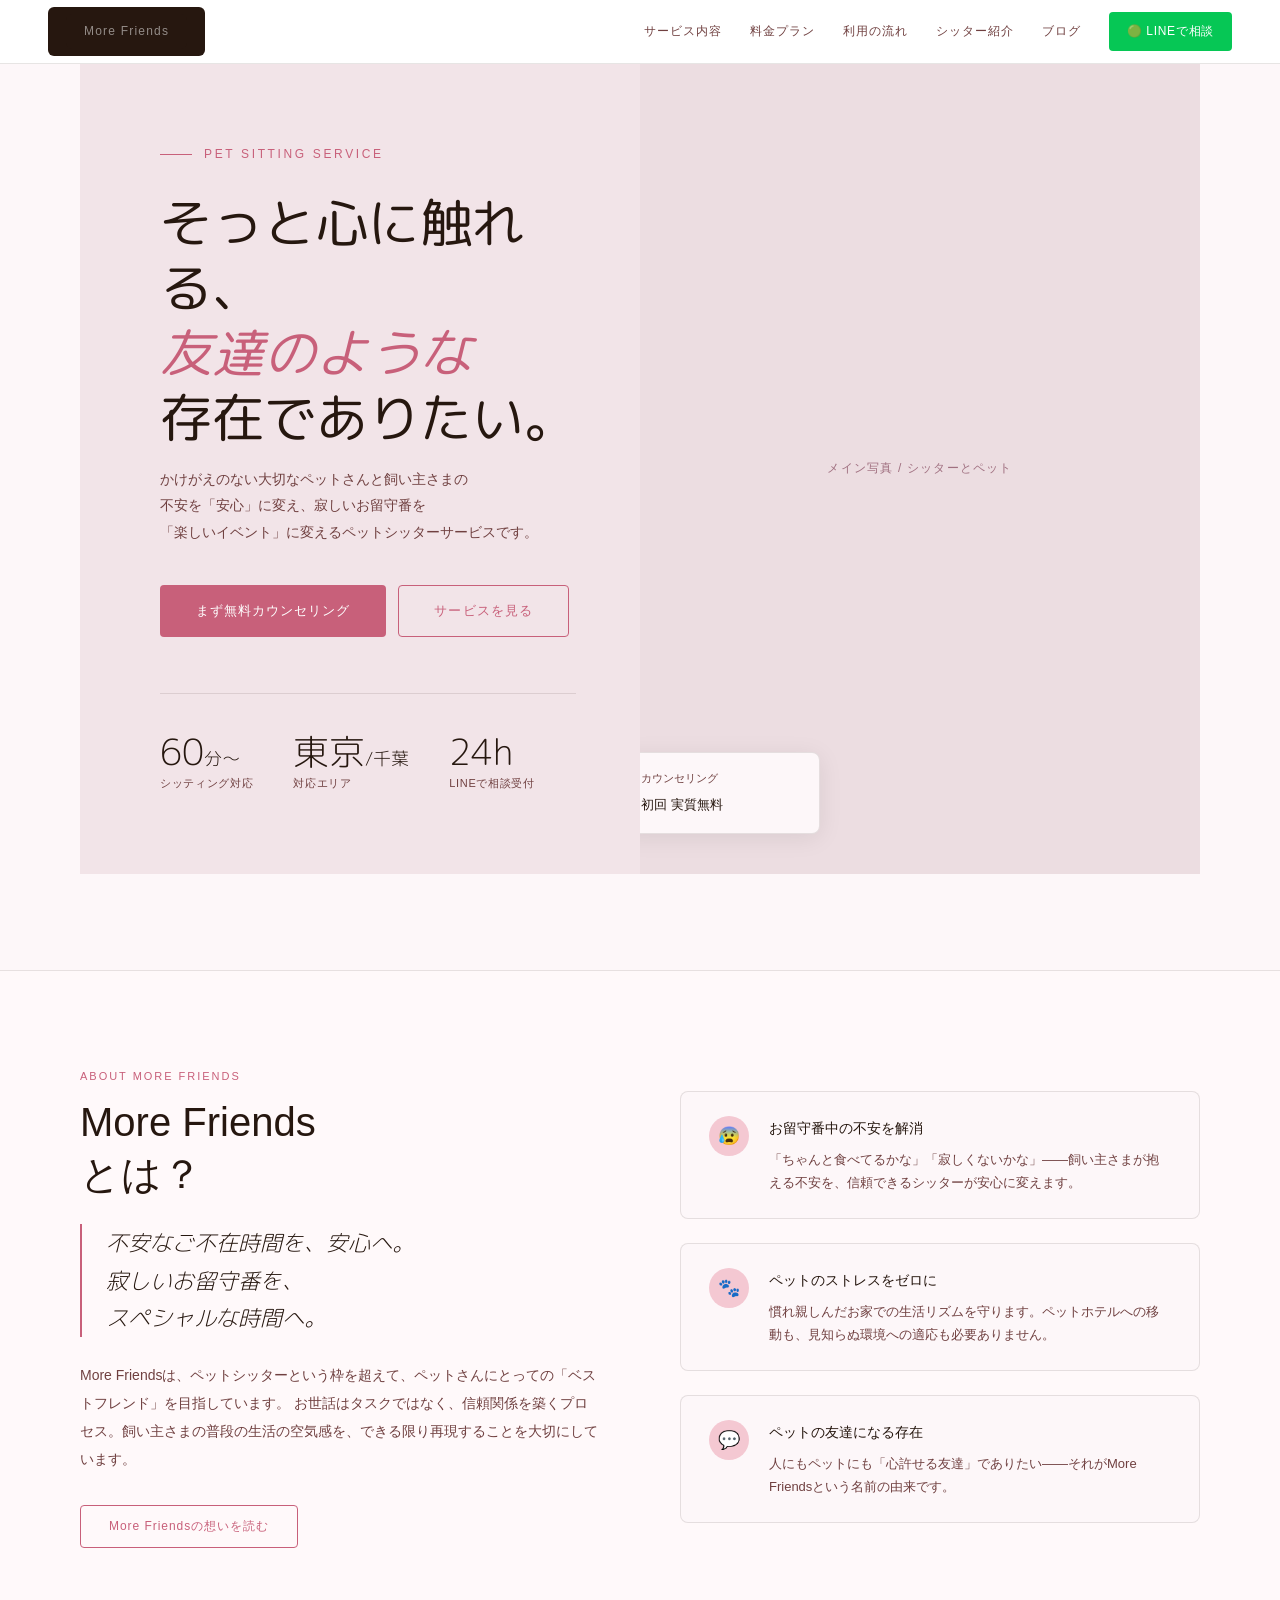
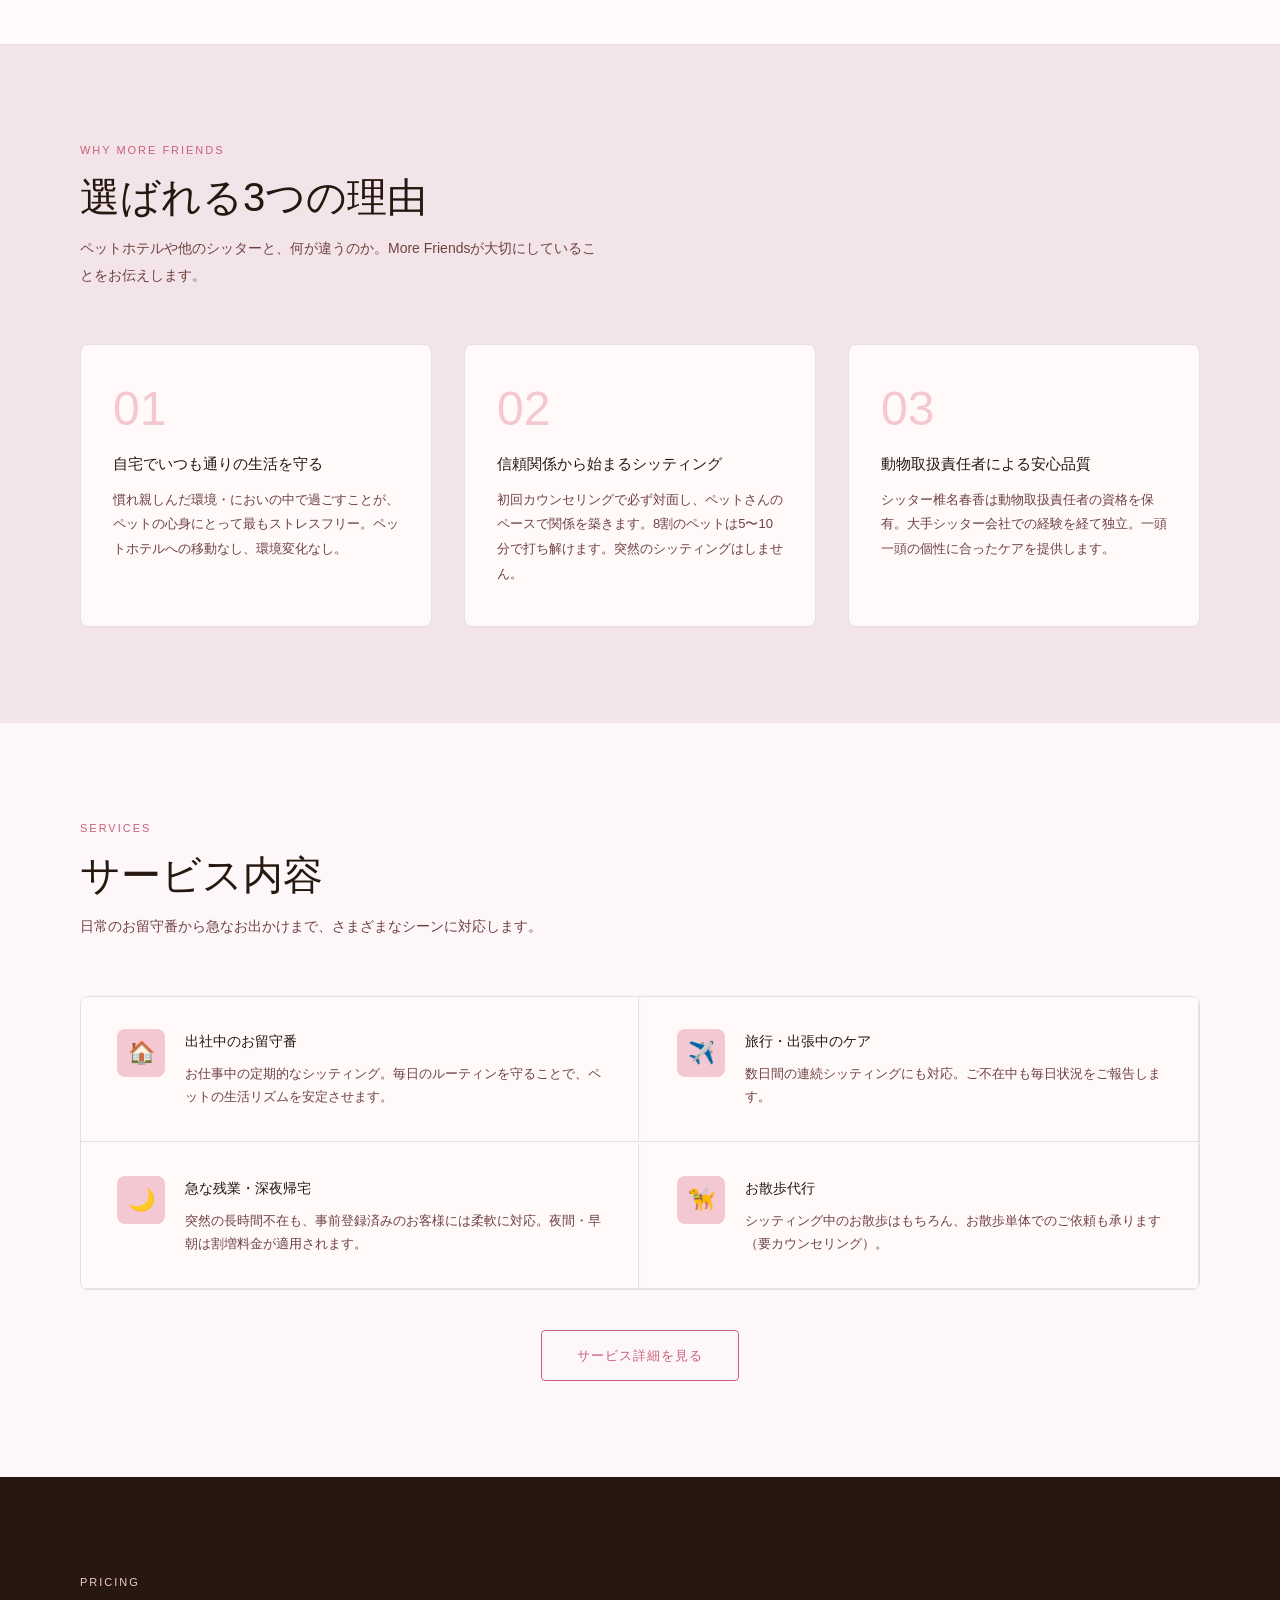
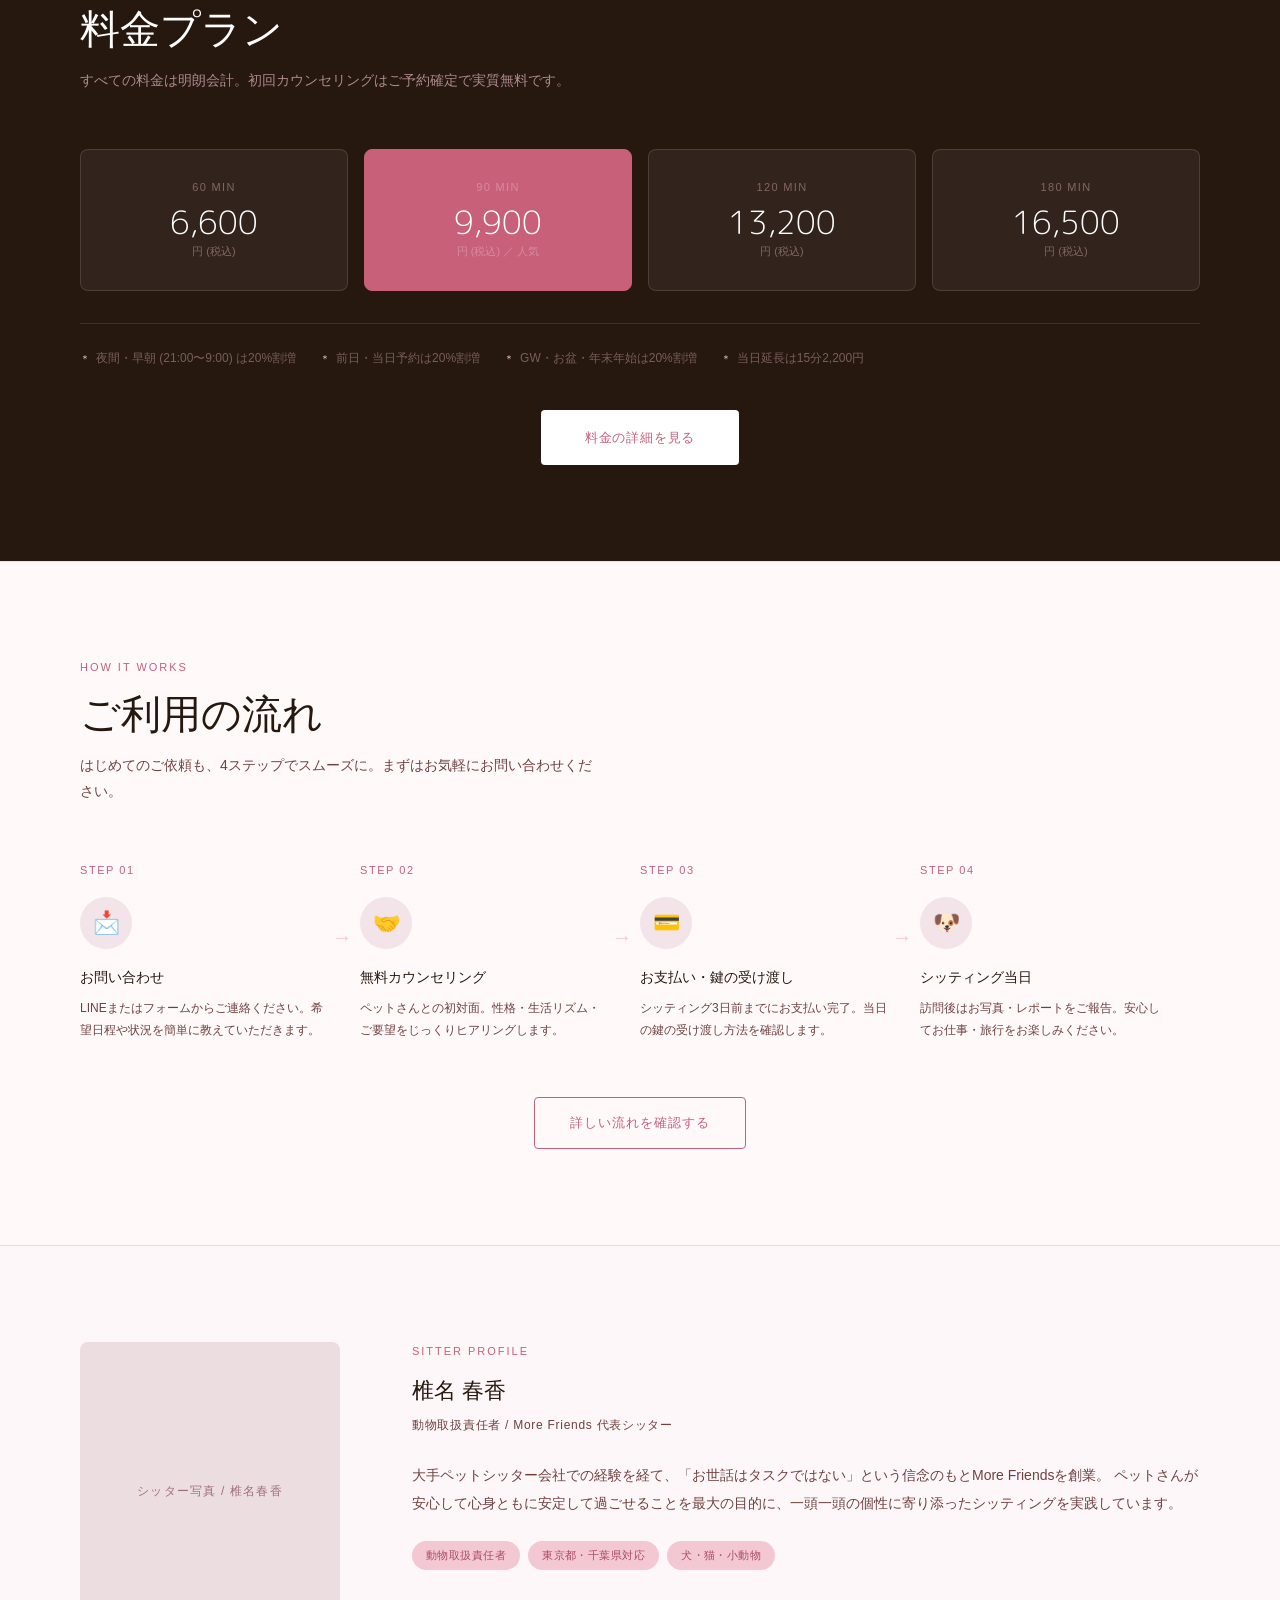
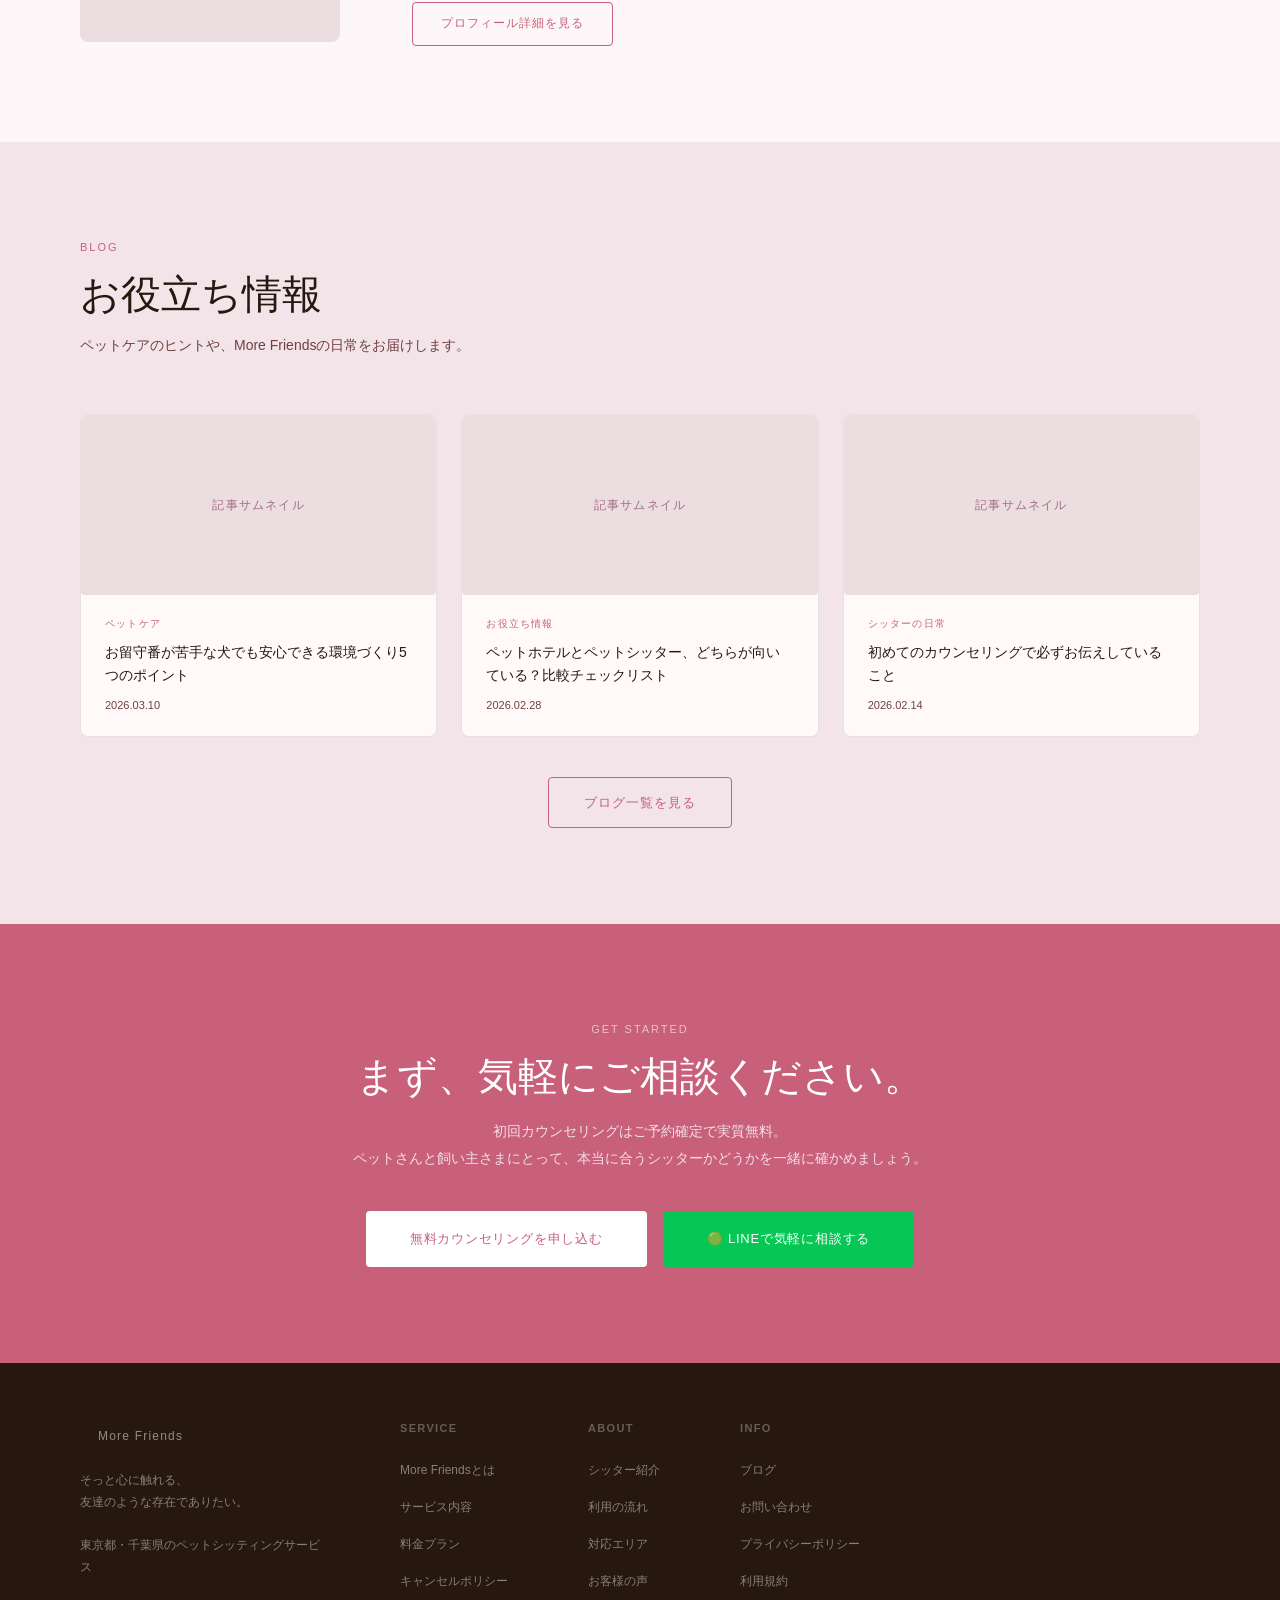
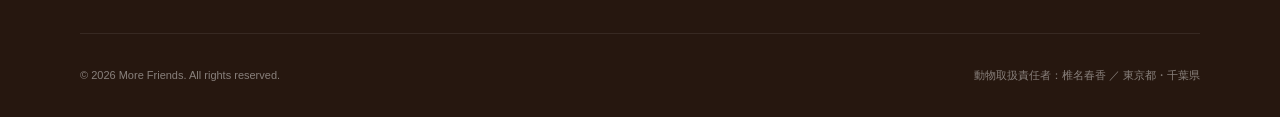
==== index.html @ 51a3c6ce "Add files via upload" ====
<!DOCTYPE html>
<html lang="ja">
<head>
  <meta charset="UTF-8">
  <meta name="viewport" content="width=device-width, initial-scale=1.0">
  <title>トップページ — More Friends</title>
  <link rel="preconnect" href="https://fonts.googleapis.com">
  <link href="https://fonts.googleapis.com/css2?family=M+PLUS+Rounded+1c:wght@300;400;500&display=swap" rel="stylesheet">
  <link rel="stylesheet" href="wireframe-base.css">
  <style>
    /* ── Hero (トップページ専用) ── */
    .hero {
      padding-top: 64px;
      min-height: 100vh;
      display: grid;
      grid-template-columns: 1fr 1fr;
      overflow: hidden;
    }
    .hero-left {
      background: var(--bg-mid);
      padding: 80px 64px 80px 80px;
      display: flex;
      flex-direction: column;
      justify-content: center;
    }
    .hero-eyebrow {
      font-size: 12px;
      letter-spacing: 0.22em;
      text-transform: uppercase;
      color: var(--primary);
      margin-bottom: 24px;
      display: flex;
      align-items: center;
      gap: 12px;
    }
    .hero-eyebrow::before {
      content: '';
      width: 32px;
      height: 1px;
      background: var(--primary);
      display: block;
    }
    .hero-h1 {
      font-family: 'M PLUS Rounded 1c', sans-serif;
      font-size: 52px;
      font-weight: 400;
      line-height: 1.25;
      color: var(--bg-dark);
      margin-bottom: 16px;
    }
    .hero-h1 em {
      font-style: italic;
      color: var(--primary);
    }
    .hero-tagline {
      font-size: 14px;
      color: var(--text-sub);
      line-height: 1.9;
      margin-bottom: 40px;
      max-width: 380px;
    }
    .hero-cta {
      display: flex;
      gap: 12px;
      align-items: center;
      margin-bottom: 56px;
      flex-wrap: wrap;
    }
    .hero-stats {
      display: flex;
      gap: 40px;
      flex-wrap: wrap;
      padding-top: 40px;
      border-top: 1px solid var(--border);
    }
    .stat-num {
      font-family: 'M PLUS Rounded 1c', sans-serif;
      font-size: 36px;
      color: var(--text);
      line-height: 1;
      margin-bottom: 4px;
    }
    .stat-num small { font-size: 18px; }
    .stat-label {
      font-size: 11px;
      color: var(--text-sub);
      letter-spacing: 0.06em;
    }
    .hero-right {
      background: var(--bg2);
      position: relative;
      overflow: hidden;
    }
    .hero-badge {
      position: absolute;
      bottom: 40px;
      left: -20px;
      background: var(--bg);
      border: 1px solid var(--border);
      border-radius: 8px;
      padding: 16px 20px;
      width: 200px;
      box-shadow: 0 4px 24px rgba(0,0,0,0.08);
    }
    .badge-title { font-size: 11px; color: var(--text-sub); margin-bottom: 4px; }
    .badge-text  { font-size: 13px; color: var(--text); font-weight: 500; }

    /* ── Concept ── */
    .concept {
      background: var(--bg2);
      border-top: 1px solid var(--border);
      border-bottom: 1px solid var(--border);
    }
    .concept-grid {
      display: grid;
      grid-template-columns: 1fr 1fr;
      gap: 80px;
      align-items: center;
    }
    .concept-quote {
      font-family: 'M PLUS Rounded 1c', sans-serif;
      font-size: 22px;
      font-style: italic;
      line-height: 1.7;
      color: var(--text);
      margin: 24px 0;
      padding-left: 24px;
      border-left: 2px solid var(--primary);
    }
    .concept-body {
      font-size: 14px;
      color: var(--text-sub);
      line-height: 2;
    }
    .concept-right {
      display: flex;
      flex-direction: column;
      gap: 24px;
    }

    /* ── Why ── */
    .why {
      background: var(--bg-mid);
    }
    .why-grid {
      display: grid;
      grid-template-columns: repeat(3, 1fr);
      gap: 32px;
    }

    /* ── Services ── */
    .services-section {
      background: var(--bg);
    }
    .services-grid {
      display: grid;
      grid-template-columns: repeat(2, 1fr);
      gap: 2px;
      border: 1px solid var(--border);
      border-radius: 8px;
      overflow: hidden;
    }

    /* ── Price (dark) ── */
    .price-section {
      background: var(--bg-dark);
      padding: 96px 80px;
    }
    .price-section .label        { color: var(--dark-label); }
    .price-section .section-title { color: #fff; }
    .price-section .section-sub  { color: var(--dark-sub); }
    .price-grid {
      display: grid;
      grid-template-columns: repeat(4, 1fr);
      gap: 16px;
      margin-bottom: 32px;
    }
    .price-duration { font-size: 11px; letter-spacing: 0.12em; color: var(--dark-note); margin-bottom: 8px; }
    .price-amount {
      font-family: 'M PLUS Rounded 1c', sans-serif;
      font-size: 32px;
      color: #fff;
      line-height: 1;
      margin-bottom: 4px;
    }
    .price-unit { font-size: 11px; color: var(--dark-note); }
    .price-notes {
      display: flex;
      gap: 24px;
      padding-top: 24px;
      border-top: 1px solid var(--dark-border);
      flex-wrap: wrap;
    }
    .price-note {
      font-size: 12px;
      color: var(--dark-note);
      display: flex;
      align-items: center;
      gap: 6px;
    }
    .price-note::before { content: '＊'; color: var(--dark-label); font-size: 10px; }

    /* ── Flow ── */
    .flow-section {
      background: var(--bg2);
      border-top: 1px solid var(--border);
      border-bottom: 1px solid var(--border);
      padding: 96px 80px;
    }

    /* ── Profile ── */
    .profile-section {
      background: var(--bg);
      padding: 96px 80px;
    }
    .profile-inner {
      display: grid;
      grid-template-columns: 260px 1fr;
      gap: 72px;
      align-items: start;
    }
    .profile-name { font-size: 22px; font-weight: 500; margin-bottom: 4px; }
    .profile-role { font-size: 12px; color: var(--text-sub); letter-spacing: 0.06em; margin-bottom: 24px; }
    .profile-body { font-size: 14px; color: var(--text-sub); line-height: 2; margin-bottom: 24px; }
    .profile-tags { margin-bottom: 32px; }

    /* ── Blog ── */
    .blog-section {
      background: var(--bg-mid);
      padding: 96px 80px;
    }
    .blog-grid {
      display: grid;
      grid-template-columns: repeat(3, 1fr);
      gap: 24px;
    }

    /* ── CTA ── */
    .cta-section {
      background: var(--primary);
      text-align: center;
      padding: 96px 80px;
    }
    .cta-section .section-title { color: #fff; font-size: 40px; margin-bottom: 16px; }
    .cta-section p { color: rgba(255,255,255,0.8); font-size: 14px; margin-bottom: 40px; line-height: 1.9; }
    .cta-buttons { display: flex; gap: 16px; justify-content: center; flex-wrap: wrap; }

    @media (max-width: 1024px) {
      .hero { grid-template-columns: 1fr; min-height: auto; }
      .hero-left { padding: 60px 40px 56px; }
      .hero-h1 { font-size: 38px; }
      .hero-right { min-height: 360px; }
      .concept-grid { grid-template-columns: 1fr; gap: 40px; }
      .why-grid { grid-template-columns: repeat(2, 1fr); }
      .price-grid { grid-template-columns: repeat(2, 1fr); }
      .profile-inner { grid-template-columns: 200px 1fr; gap: 40px; }
      .blog-grid { grid-template-columns: repeat(2, 1fr); }
      .price-section, .flow-section, .profile-section, .blog-section { padding: 72px 40px; }
    }
    @media (max-width: 640px) {
      .hero-left { padding: 48px 20px; }
      .hero-h1 { font-size: 30px; }
      .hero-cta { flex-direction: column; align-items: flex-start; }
      .why-grid, .services-grid, .price-grid, .blog-grid { grid-template-columns: 1fr; }
      .profile-inner { grid-template-columns: 1fr; gap: 32px; }
      .price-section, .flow-section, .profile-section, .blog-section { padding: 56px 20px; }
      .cta-section { padding: 56px 20px; }
      .cta-buttons { flex-direction: column; align-items: center; }
    }
  </style>
</head>
<body>

<!-- ========== HEADER ========== -->
<header>
  <a href="/" class="header-logo">
    <div class="ph-logo">More Friends</div>
  </a>
  <nav>
    <a href="/service">サービス内容</a>
    <a href="/price">料金プラン</a>
    <a href="/flow">利用の流れ</a>
    <a href="/sitter">シッター紹介</a>
    <a href="/blog">ブログ</a>
    <a href="#contact" class="btn-line">🟢 LINEで相談</a>
  </nav>
</header>

<!-- ========== 1. HERO ========== -->
<section class="hero">
  <div class="hero-left">
    <div class="hero-eyebrow">Pet Sitting Service</div>
    <h1 class="hero-h1">
      そっと心に触れる、<br>
      <em>友達のような</em><br>
      存在でありたい。
    </h1>
    <p class="hero-tagline">
      かけがえのない大切なペットさんと飼い主さまの<br>
      不安を「安心」に変え、寂しいお留守番を<br>
      「楽しいイベント」に変えるペットシッターサービスです。
    </p>
    <div class="hero-cta">
      <a href="/contact" class="btn-cta-main">まず無料カウンセリング</a>
      <a href="/service" class="btn-outline">サービスを見る</a>
    </div>
    <div class="hero-stats">
      <div>
        <div class="stat-num">60<small>分〜</small></div>
        <div class="stat-label">シッティング対応</div>
      </div>
      <div>
        <div class="stat-num">東京<small>/千葉</small></div>
        <div class="stat-label">対応エリア</div>
      </div>
      <div>
        <div class="stat-num">24h</div>
        <div class="stat-label">LINEで相談受付</div>
      </div>
    </div>
  </div>
  <div class="hero-right">
    <div class="ph-img" style="width:100%; height:100%; min-height:480px; border-radius:0;" data-label="メイン写真 / シッターとペット"></div>
    <div class="hero-badge">
      <div class="badge-title">カウンセリング</div>
      <div class="badge-text">初回 実質無料</div>
    </div>
  </div>
</section>

<!-- ========== 2. コンセプト ========== -->
<section class="concept">
  <div class="concept-grid">
    <div>
      <span class="label">About More Friends</span>
      <h2 class="section-title">More Friends<br>とは？</h2>
      <blockquote class="concept-quote">
        不安なご不在時間を、安心へ。<br>
        寂しいお留守番を、<br>スペシャルな時間へ。
      </blockquote>
      <p class="concept-body">
        More Friendsは、ペットシッターという枠を超えて、ペットさんにとっての「ベストフレンド」を目指しています。
        お世話はタスクではなく、信頼関係を築くプロセス。飼い主さまの普段の生活の空気感を、できる限り再現することを大切にしています。
      </p>
      <a href="/about" class="btn-outline" style="margin-top:32px; font-size:12px; padding:10px 28px;">More Friendsの想いを読む</a>
    </div>
    <div class="concept-right">
      <div class="concept-card">
        <div class="concept-card-icon">😰</div>
        <div>
          <div class="concept-card-title">お留守番中の不安を解消</div>
          <div class="concept-card-text">「ちゃんと食べてるかな」「寂しくないかな」——飼い主さまが抱える不安を、信頼できるシッターが安心に変えます。</div>
        </div>
      </div>
      <div class="concept-card">
        <div class="concept-card-icon">🐾</div>
        <div>
          <div class="concept-card-title">ペットのストレスをゼロに</div>
          <div class="concept-card-text">慣れ親しんだお家での生活リズムを守ります。ペットホテルへの移動も、見知らぬ環境への適応も必要ありません。</div>
        </div>
      </div>
      <div class="concept-card">
        <div class="concept-card-icon">💬</div>
        <div>
          <div class="concept-card-title">ペットの友達になる存在</div>
          <div class="concept-card-text">人にもペットにも「心許せる友達」でありたい——それがMore Friendsという名前の由来です。</div>
        </div>
      </div>
    </div>
  </div>
</section>

<!-- ========== 3. Why More Friends ========== -->
<section class="why">
  <div class="section-header">
    <span class="label">Why More Friends</span>
    <h2 class="section-title">選ばれる3つの理由</h2>
    <p class="section-sub">ペットホテルや他のシッターと、何が違うのか。More Friendsが大切にしていることをお伝えします。</p>
  </div>
  <div class="why-grid">
    <div class="why-card">
      <div class="why-num">01</div>
      <div class="why-title">自宅でいつも通りの生活を守る</div>
      <div class="why-text">慣れ親しんだ環境・においの中で過ごすことが、ペットの心身にとって最もストレスフリー。ペットホテルへの移動なし、環境変化なし。</div>
    </div>
    <div class="why-card">
      <div class="why-num">02</div>
      <div class="why-title">信頼関係から始まるシッティング</div>
      <div class="why-text">初回カウンセリングで必ず対面し、ペットさんのペースで関係を築きます。8割のペットは5〜10分で打ち解けます。突然のシッティングはしません。</div>
    </div>
    <div class="why-card">
      <div class="why-num">03</div>
      <div class="why-title">動物取扱責任者による安心品質</div>
      <div class="why-text">シッター椎名春香は動物取扱責任者の資格を保有。大手シッター会社での経験を経て独立。一頭一頭の個性に合ったケアを提供します。</div>
    </div>
  </div>
</section>

<!-- ========== 4. サービス概要 ========== -->
<section class="services-section">
  <div class="section-header">
    <span class="label">Services</span>
    <h2 class="section-title">サービス内容</h2>
    <p class="section-sub">日常のお留守番から急なお出かけまで、さまざまなシーンに対応します。</p>
  </div>
  <div class="services-grid">
    <div class="service-item">
      <div class="service-icon">🏠</div>
      <div>
        <div class="service-title">出社中のお留守番</div>
        <div class="service-text">お仕事中の定期的なシッティング。毎日のルーティンを守ることで、ペットの生活リズムを安定させます。</div>
      </div>
    </div>
    <div class="service-item">
      <div class="service-icon">✈️</div>
      <div>
        <div class="service-title">旅行・出張中のケア</div>
        <div class="service-text">数日間の連続シッティングにも対応。ご不在中も毎日状況をご報告します。</div>
      </div>
    </div>
    <div class="service-item">
      <div class="service-icon">🌙</div>
      <div>
        <div class="service-title">急な残業・深夜帰宅</div>
        <div class="service-text">突然の長時間不在も、事前登録済みのお客様には柔軟に対応。夜間・早朝は割増料金が適用されます。</div>
      </div>
    </div>
    <div class="service-item">
      <div class="service-icon">🦮</div>
      <div>
        <div class="service-title">お散歩代行</div>
        <div class="service-text">シッティング中のお散歩はもちろん、お散歩単体でのご依頼も承ります（要カウンセリング）。</div>
      </div>
    </div>
  </div>
  <div style="margin-top:40px; text-align:center;">
    <a href="/service" class="btn-outline">サービス詳細を見る</a>
  </div>
</section>

<!-- ========== 5. 料金サマリー ========== -->
<section class="price-section">
  <div class="section-header">
    <span class="label">Pricing</span>
    <h2 class="section-title" style="color:#fff;">料金プラン</h2>
    <p class="section-sub" style="color:var(--dark-sub);">すべての料金は明朗会計。初回カウンセリングはご予約確定で実質無料です。</p>
  </div>
  <div class="price-grid">
    <div class="price-card">
      <div class="price-duration">60 MIN</div>
      <div class="price-amount">6,600</div>
      <div class="price-unit">円 (税込)</div>
    </div>
    <div class="price-card featured">
      <div class="price-duration">90 MIN</div>
      <div class="price-amount">9,900</div>
      <div class="price-unit">円 (税込) ／ 人気</div>
    </div>
    <div class="price-card">
      <div class="price-duration">120 MIN</div>
      <div class="price-amount">13,200</div>
      <div class="price-unit">円 (税込)</div>
    </div>
    <div class="price-card">
      <div class="price-duration">180 MIN</div>
      <div class="price-amount">16,500</div>
      <div class="price-unit">円 (税込)</div>
    </div>
  </div>
  <div class="price-notes">
    <div class="price-note">夜間・早朝 (21:00〜9:00) は20%割増</div>
    <div class="price-note">前日・当日予約は20%割増</div>
    <div class="price-note">GW・お盆・年末年始は20%割増</div>
    <div class="price-note">当日延長は15分2,200円</div>
  </div>
  <div style="margin-top:40px; text-align:center;">
    <a href="/price" class="btn-cta-white">料金の詳細を見る</a>
  </div>
</section>

<!-- ========== 6. 利用の流れ ========== -->
<section class="flow-section">
  <div class="section-header">
    <span class="label">How It Works</span>
    <h2 class="section-title">ご利用の流れ</h2>
    <p class="section-sub">はじめてのご依頼も、4ステップでスムーズに。まずはお気軽にお問い合わせください。</p>
  </div>
  <div class="flow-steps">
    <div class="flow-step">
      <div class="flow-step-num">STEP 01</div>
      <div class="flow-icon">📩</div>
      <div class="flow-step-title">お問い合わせ</div>
      <div class="flow-step-text">LINEまたはフォームからご連絡ください。希望日程や状況を簡単に教えていただきます。</div>
    </div>
    <div class="flow-step">
      <div class="flow-step-num">STEP 02</div>
      <div class="flow-icon">🤝</div>
      <div class="flow-step-title">無料カウンセリング</div>
      <div class="flow-step-text">ペットさんとの初対面。性格・生活リズム・ご要望をじっくりヒアリングします。</div>
    </div>
    <div class="flow-step">
      <div class="flow-step-num">STEP 03</div>
      <div class="flow-icon">💳</div>
      <div class="flow-step-title">お支払い・鍵の受け渡し</div>
      <div class="flow-step-text">シッティング3日前までにお支払い完了。当日の鍵の受け渡し方法を確認します。</div>
    </div>
    <div class="flow-step">
      <div class="flow-step-num">STEP 04</div>
      <div class="flow-icon">🐶</div>
      <div class="flow-step-title">シッティング当日</div>
      <div class="flow-step-text">訪問後はお写真・レポートをご報告。安心してお仕事・旅行をお楽しみください。</div>
    </div>
  </div>
  <div style="margin-top:56px; text-align:center;">
    <a href="/flow" class="btn-outline">詳しい流れを確認する</a>
  </div>
</section>

<!-- ========== 7. シッター紹介 ========== -->
<section class="profile-section">
  <div class="profile-inner">
    <div>
      <div class="ph-img" style="height:300px; border-radius:8px;" data-label="シッター写真 / 椎名春香"></div>
    </div>
    <div>
      <span class="label">Sitter Profile</span>
      <div class="profile-name">椎名 春香</div>
      <div class="profile-role">動物取扱責任者 / More Friends 代表シッター</div>
      <p class="profile-body">
        大手ペットシッター会社での経験を経て、「お世話はタスクではない」という信念のもとMore Friendsを創業。
        ペットさんが安心して心身ともに安定して過ごせることを最大の目的に、一頭一頭の個性に寄り添ったシッティングを実践しています。
      </p>
      <div class="tags profile-tags">
        <span class="tag">動物取扱責任者</span>
        <span class="tag">東京都・千葉県対応</span>
        <span class="tag">犬・猫・小動物</span>
      </div>
      <a href="/sitter" class="btn-outline" style="font-size:12px; padding:10px 28px;">プロフィール詳細を見る</a>
    </div>
  </div>
</section>

<!-- ========== 8. ブログ最新記事 ========== -->
<section class="blog-section">
  <div class="section-header">
    <span class="label">Blog</span>
    <h2 class="section-title">お役立ち情報</h2>
    <p class="section-sub">ペットケアのヒントや、More Friendsの日常をお届けします。</p>
  </div>
  <div class="blog-grid">
    <div class="blog-card">
      <div class="ph-img" style="height:180px;" data-label="記事サムネイル"></div>
      <div class="blog-body">
        <div class="blog-cat">ペットケア</div>
        <div class="blog-title">お留守番が苦手な犬でも安心できる環境づくり5つのポイント</div>
        <div class="blog-date">2026.03.10</div>
      </div>
    </div>
    <div class="blog-card">
      <div class="ph-img" style="height:180px;" data-label="記事サムネイル"></div>
      <div class="blog-body">
        <div class="blog-cat">お役立ち情報</div>
        <div class="blog-title">ペットホテルとペットシッター、どちらが向いている？比較チェックリスト</div>
        <div class="blog-date">2026.02.28</div>
      </div>
    </div>
    <div class="blog-card">
      <div class="ph-img" style="height:180px;" data-label="記事サムネイル"></div>
      <div class="blog-body">
        <div class="blog-cat">シッターの日常</div>
        <div class="blog-title">初めてのカウンセリングで必ずお伝えしていること</div>
        <div class="blog-date">2026.02.14</div>
      </div>
    </div>
  </div>
  <div style="margin-top:40px; text-align:center;">
    <a href="/blog" class="btn-outline">ブログ一覧を見る</a>
  </div>
</section>

<!-- ========== 9. CTA セクション ========== -->
<section class="cta-section" id="contact">
  <span class="label" style="color:rgba(255,255,255,0.6);">Get Started</span>
  <h2 class="section-title">まず、気軽にご相談ください。</h2>
  <p>
    初回カウンセリングはご予約確定で実質無料。<br>
    ペットさんと飼い主さまにとって、本当に合うシッターかどうかを一緒に確かめましょう。
  </p>
  <div class="cta-buttons">
    <a href="/contact" class="btn-cta-white">無料カウンセリングを申し込む</a>
    <a href="#" class="btn-line-lg">🟢 LINEで気軽に相談する</a>
  </div>
</section>

<!-- ========== FOOTER ========== -->
<footer>
  <div class="footer-top">
    <div>
      <div class="ph-logo" style="margin-bottom:16px;">More Friends</div>
      <div class="footer-tagline">
        そっと心に触れる、<br>友達のような存在でありたい。<br><br>
        東京都・千葉県のペットシッティングサービス
      </div>
    </div>
    <div class="footer-nav">
      <div class="footer-nav-col">
        <h4>Service</h4>
        <ul>
          <li><a href="/about">More Friendsとは</a></li>
          <li><a href="/service">サービス内容</a></li>
          <li><a href="/price">料金プラン</a></li>
          <li><a href="/cancel">キャンセルポリシー</a></li>
        </ul>
      </div>
      <div class="footer-nav-col">
        <h4>About</h4>
        <ul>
          <li><a href="/sitter">シッター紹介</a></li>
          <li><a href="/flow">利用の流れ</a></li>
          <li><a href="/area">対応エリア</a></li>
          <li><a href="/reviews">お客様の声</a></li>
        </ul>
      </div>
      <div class="footer-nav-col">
        <h4>Info</h4>
        <ul>
          <li><a href="/blog">ブログ</a></li>
          <li><a href="/contact">お問い合わせ</a></li>
          <li><a href="#">プライバシーポリシー</a></li>
          <li><a href="#">利用規約</a></li>
        </ul>
      </div>
    </div>
  </div>
  <div class="footer-bottom">
    <span>© 2026 More Friends. All rights reserved.</span>
    <span>動物取扱責任者：椎名春香 ／ 東京都・千葉県</span>
  </div>
</footer>

</body>
</html>
---- wireframe-base.css ----
/*
  wireframe-base.css
  More Friends — ワイヤーフレーム共通スタイル
  デザイントークン: more_friends_b1_final.html から抽出
  用途: ワイヤー段階の各ページHTMLに <link> して使う
  ------------------------------------------------
  使い方:
    <link rel="stylesheet" href="wireframe-base.css">
    <link rel="preconnect" href="https://fonts.googleapis.com">
    <link href="https://fonts.googleapis.com/css2?family=Zen+Maru+Gothic:wght@300;400;500;700&display=swap" rel="stylesheet">
*/

/* =============================================
   FONTS
   ============================================= */
/*
  日本語・英語 共通 : Zen Maru Gothic (Google Fonts)
    → 日英すべてのテキストに統一
*/

/* =============================================
   DESIGN TOKENS
   ============================================= */
:root {
  /* --- backgrounds --- */
  --bg:        #FDF7F9;   /* ページ地 */
  --bg2:       #FFF9FA;   /* カード・セクション地 */
  --bg-dark:   #26170F;   /* ヘッダーロゴ・フッター */
  --bg-mid:    #F2E4E8;   /* ヒーロー左・Whyセクション */

  /* --- primary (ローズ系) --- */
  --primary:   #C8607A;
  --primary-d: #A84D65;   /* ホバー */
  --primary-l: #F4C8D2;   /* 薄め・アイコン背景 */

  /* --- accent (= primary と同値) --- */
  --accent:    #C8607A;
  --accent-l:  #F4C8D2;

  /* --- text --- */
  --text:      #26170F;   /* 本文・見出し */
  --text-sub:  #704040;   /* サブテキスト・キャプション */

  /* --- border --- */
  --border:    rgba(38, 23, 15, 0.11);

  /* --- tags --- */
  --tag-bg:    #F4C8D2;
  --tag-text:  #A84D65;

  /* --- dark section (料金プランなど bg-dark 上) --- */
  --dark-label:  #F4C8D2;
  --dark-sub:    rgba(244, 200, 210, 0.65);
  --dark-note:   rgba(244, 200, 210, 0.40);
  --dark-border: rgba(255, 255, 255, 0.10);

  /* --- misc --- */
  --flow-icon-bg: #F2E4E8;
  --price-feat:   #C8607A;
  --why-num-c:    #F4C8D2;
  --stat-n:       #26170F;

  /* --- ワイヤー専用: プレースホルダー色 --- */
  --ph-bg:    #ECDDE1;    /* 画像プレースホルダー背景 */
  --ph-text:  #A07080;    /* プレースホルダーラベル */
}

/* =============================================
   GLOBAL RESET
   ============================================= */
*, *::before, *::after {
  margin: 0;
  padding: 0;
  box-sizing: border-box;
}

body {
  background: var(--bg);
  color: var(--text);
  font-family: 'Zen Maru Gothic', sans-serif;
  font-weight: 300;
  line-height: 1.8;
  font-size: 15px;
}

img { display: block; max-width: 100%; }

a { color: inherit; text-decoration: none; }

/* =============================================
   TYPOGRAPHY
   ============================================= */

/* eyebrow / small label (英字大文字) */
.label {
  font-family: 'Zen Maru Gothic', sans-serif;
  font-size: 11px;
  letter-spacing: 0.18em;
  text-transform: uppercase;
  color: var(--primary);
  display: block;
  margin-bottom: 10px;
}

/* セクション見出し */
.section-title {
  font-family: 'Zen Maru Gothic', sans-serif;
  font-size: 40px;
  font-weight: 400;
  color: var(--text);
  line-height: 1.3;
}

/* セクション説明文 */
.section-sub {
  font-size: 14px;
  color: var(--text-sub);
  margin-top: 12px;
  max-width: 520px;
  line-height: 1.9;
}

/* セクションヘッダー */
.section-header {
  margin-bottom: 56px;
}

/* =============================================
   HEADER
   ============================================= */
header {
  position: fixed;
  top: 0; left: 0; right: 0;
  z-index: 100;
  background: rgba(255, 255, 255, 0.95);
  backdrop-filter: blur(8px);
  border-bottom: 1px solid var(--border);
  padding: 0 48px;
  height: 64px;
  display: flex;
  align-items: center;
  justify-content: space-between;
}

.header-logo {
  display: flex;
  align-items: center;
  background: var(--bg-dark);
  padding: 7px 18px;
  border-radius: 6px;
  text-decoration: none;
  color: #fff;
  font-size: 13px;
  letter-spacing: 0.08em;
  min-width: 120px;        /* ロゴ差し替えまでのプレースホルダー幅 */
  min-height: 40px;
  justify-content: center;
}

.header-logo img {
  height: 40px;
}

nav {
  display: flex;
  align-items: center;
  gap: 28px;
}

nav a {
  font-size: 12px;
  letter-spacing: 0.08em;
  color: var(--text-sub);
  text-decoration: none;
}

nav a:hover { color: var(--primary); }

/* =============================================
   BUTTONS
   ============================================= */

/* プライマリ */
.btn-primary,
.btn-cta-main {
  background: var(--primary);
  color: #fff;
  font-size: 13px;
  font-weight: 500;
  letter-spacing: 0.08em;
  padding: 14px 36px;
  border-radius: 4px;
  text-decoration: none;
  display: inline-block;
  cursor: pointer;
  border: none;
  transition: background 0.2s;
}

.btn-primary:hover,
.btn-cta-main:hover {
  background: var(--primary-d);
}

/* アウトライン */
.btn-outline {
  background: transparent;
  color: var(--primary);
  font-size: 13px;
  letter-spacing: 0.08em;
  padding: 13px 35px;
  border-radius: 4px;
  border: 1.5px solid var(--primary);
  text-decoration: none;
  display: inline-block;
  cursor: pointer;
  transition: background 0.2s, color 0.2s;
}

.btn-outline:hover {
  background: var(--primary);
  color: #fff;
}

/* LINE */
.btn-line {
  background: #06C755;
  color: #fff;
  font-size: 12px;
  font-weight: 500;
  letter-spacing: 0.06em;
  padding: 9px 18px;
  border-radius: 4px;
  text-decoration: none;
  display: inline-block;
}

.btn-line-lg {
  background: #06C755;
  color: #fff;
  font-size: 13px;
  font-weight: 500;
  letter-spacing: 0.06em;
  padding: 16px 44px;
  border-radius: 4px;
  text-decoration: none;
  display: inline-flex;
  align-items: center;
  gap: 8px;
}

/* ホワイト (CTAセクション上) */
.btn-cta-white {
  background: #fff;
  color: var(--primary);
  font-size: 13px;
  font-weight: 500;
  letter-spacing: 0.06em;
  padding: 16px 44px;
  border-radius: 4px;
  text-decoration: none;
  display: inline-block;
}

/* =============================================
   SECTIONS (共通パディング)
   ============================================= */
section {
  padding: 96px 80px;
}

/* =============================================
   CARDS
   ============================================= */

/* コンセプトカード */
.concept-card {
  background: var(--bg);
  border: 1px solid var(--border);
  border-radius: 8px;
  padding: 24px 28px;
  display: flex;
  gap: 20px;
  align-items: flex-start;
}

.concept-card-icon {
  width: 40px;
  height: 40px;
  border-radius: 50%;
  background: var(--primary-l);
  flex-shrink: 0;
  display: flex;
  align-items: center;
  justify-content: center;
  font-size: 18px;
}

.concept-card-title {
  font-size: 14px;
  font-weight: 500;
  color: var(--text);
  margin-bottom: 6px;
}

.concept-card-text {
  font-size: 13px;
  color: var(--text-sub);
  line-height: 1.8;
}

/* Why カード (3カラム) */
.why-card {
  background: var(--bg2);
  border-radius: 8px;
  padding: 40px 32px;
  border: 1px solid var(--border);
}

.why-num {
  font-family: 'Zen Maru Gothic', sans-serif;
  font-size: 48px;
  color: var(--why-num-c);
  line-height: 1;
  margin-bottom: 20px;
}

.why-title {
  font-size: 15px;
  font-weight: 500;
  color: var(--text);
  margin-bottom: 12px;
  line-height: 1.5;
}

.why-text {
  font-size: 13px;
  color: var(--text-sub);
  line-height: 1.9;
}

/* サービスカード (2カラムグリッド) */
.service-item {
  background: var(--bg2);
  padding: 32px 36px;
  display: flex;
  gap: 20px;
  align-items: flex-start;
  border-bottom: 1px solid var(--border);
  border-right: 1px solid var(--border);
}

.service-icon {
  font-size: 22px;
  width: 48px;
  height: 48px;
  border-radius: 8px;
  background: var(--primary-l);
  display: flex;
  align-items: center;
  justify-content: center;
  flex-shrink: 0;
}

.service-title {
  font-size: 14px;
  font-weight: 500;
  color: var(--text);
  margin-bottom: 8px;
}

.service-text {
  font-size: 13px;
  color: var(--text-sub);
  line-height: 1.8;
}

/* ブログカード */
.blog-card {
  background: var(--bg2);
  border-radius: 8px;
  overflow: hidden;
  border: 1px solid var(--border);
}

.blog-thumb {
  aspect-ratio: 16 / 9;
  background: linear-gradient(135deg, var(--bg-mid), var(--primary-l));
  display: flex;
  align-items: center;
  justify-content: center;
  font-size: 11px;
  color: var(--text-sub);
  opacity: 0.7;
  letter-spacing: 0.1em;
}

.blog-body  { padding: 20px 24px; }

.blog-cat {
  font-size: 10px;
  color: var(--primary);
  letter-spacing: 0.12em;
  text-transform: uppercase;
  margin-bottom: 8px;
}

.blog-title {
  font-size: 14px;
  color: var(--text);
  line-height: 1.6;
  font-weight: 400;
}

.blog-date {
  font-size: 11px;
  color: var(--text-sub);
  margin-top: 10px;
}

/* =============================================
   PRICE (dark section)
   ============================================= */
.price-card {
  background: rgba(255, 255, 255, 0.06);
  border: 1px solid rgba(255, 255, 255, 0.12);
  border-radius: 8px;
  padding: 28px 24px;
  text-align: center;
}

.price-card.featured {
  background: var(--price-feat);
  border-color: var(--price-feat);
}

.price-duration {
  font-size: 11px;
  letter-spacing: 0.12em;
  color: var(--dark-note);
  margin-bottom: 8px;
}

.price-amount {
  font-family: 'Zen Maru Gothic', sans-serif;
  font-size: 32px;
  color: var(--bg);
  line-height: 1;
  margin-bottom: 4px;
}

.price-unit {
  font-size: 11px;
  color: var(--dark-note);
}

/* =============================================
   FLOW STEPS
   ============================================= */
.flow-steps {
  display: flex;
}

.flow-step {
  flex: 1;
  padding: 0 32px 0 0;
  position: relative;
}

.flow-step:not(:last-child)::after {
  content: '→';
  position: absolute;
  right: 8px;
  top: 58px;
  color: var(--primary-l);
  font-size: 20px;
}

.flow-step-num {
  font-family: 'Zen Maru Gothic', sans-serif;
  font-size: 11px;
  letter-spacing: 0.14em;
  color: var(--primary);
  margin-bottom: 16px;
}

.flow-icon {
  width: 52px;
  height: 52px;
  background: var(--flow-icon-bg);
  border-radius: 50%;
  margin-bottom: 16px;
  display: flex;
  align-items: center;
  justify-content: center;
  font-size: 22px;
}

.flow-step-title {
  font-size: 14px;
  font-weight: 500;
  color: var(--text);
  margin-bottom: 8px;
}

.flow-step-text {
  font-size: 12px;
  color: var(--text-sub);
  line-height: 1.8;
}

/* =============================================
   TAGS
   ============================================= */
.tags {
  display: flex;
  flex-wrap: wrap;
  gap: 8px;
}

.tag {
  background: var(--tag-bg);
  color: var(--tag-text);
  font-size: 11px;
  padding: 5px 14px;
  border-radius: 100px;
  letter-spacing: 0.04em;
}

/* =============================================
   CTA SECTION
   ============================================= */
.cta-section {
  background: var(--primary);
  text-align: center;
  padding: 96px 80px;
}

.cta-section .section-title {
  color: #fff;
  font-size: 44px;
  margin-bottom: 16px;
}

.cta-section p {
  color: rgba(255, 255, 255, 0.8);
  font-size: 14px;
  margin-bottom: 40px;
  line-height: 1.9;
}

.cta-buttons {
  display: flex;
  gap: 16px;
  justify-content: center;
  flex-wrap: wrap;
}

/* =============================================
   FOOTER
   ============================================= */
footer {
  background: var(--bg-dark);
  color: rgba(255, 255, 255, 0.45);
  padding: 56px 80px 32px;
}

.footer-top {
  display: grid;
  grid-template-columns: 240px 1fr;
  gap: 80px;
  padding-bottom: 40px;
  border-bottom: 1px solid rgba(255, 255, 255, 0.08);
  margin-bottom: 32px;
}

.footer-tagline {
  font-size: 12px;
  line-height: 1.8;
}

.footer-nav {
  display: flex;
  gap: 80px;
  flex-wrap: wrap;
}

.footer-nav-col h4 {
  font-size: 11px;
  color: rgba(255, 255, 255, 0.30);
  letter-spacing: 0.12em;
  text-transform: uppercase;
  margin-bottom: 16px;
}

.footer-nav-col ul {
  list-style: none;
  display: flex;
  flex-direction: column;
  gap: 10px;
}

.footer-nav-col li a {
  font-size: 12px;
  color: rgba(255, 255, 255, 0.45);
  text-decoration: none;
}

.footer-bottom {
  display: flex;
  justify-content: space-between;
  align-items: center;
  font-size: 11px;
  flex-wrap: wrap;
  gap: 8px;
}

/* =============================================
   WIREFRAME UTILITIES
   ワイヤー専用のプレースホルダー・ヘルパークラス
   ============================================= */

/* 画像プレースホルダー */
.ph-img {
  background: var(--ph-bg);
  display: flex;
  align-items: center;
  justify-content: center;
  color: var(--ph-text);
  font-size: 12px;
  letter-spacing: 0.1em;
  border-radius: 4px;
}

.ph-img::before {
  content: attr(data-label);
}

/* ロゴプレースホルダー */
.ph-logo {
  background: var(--bg-dark);
  color: rgba(255, 255, 255, 0.5);
  padding: 7px 18px;
  border-radius: 6px;
  font-size: 12px;
  letter-spacing: 0.1em;
  display: inline-block;
  min-width: 120px;
  text-align: center;
}

/* テキストプレースホルダー (仮テキスト領域) */
.ph-text {
  background: var(--bg-mid);
  border-radius: 4px;
  height: 1em;
  display: block;
  opacity: 0.5;
}

/* =============================================
   RESPONSIVE
   ============================================= */

/* Tablet */
@media (max-width: 1024px) {
  header { padding: 0 24px; }

  section { padding: 72px 40px; }

  .flow-steps { flex-wrap: wrap; gap: 32px; }
  .flow-step {
    flex: 1 1 calc(50% - 16px);
    padding: 0;
  }
  .flow-step:not(:last-child)::after { display: none; }

  footer { padding: 48px 40px 24px; }
  .footer-top { grid-template-columns: 1fr; gap: 40px; }
  .footer-nav { gap: 40px; }

  .cta-section { padding: 72px 40px; }
}

/* Mobile */
@media (max-width: 640px) {
  header { padding: 0 20px; }

  section { padding: 56px 20px; }
  .section-title { font-size: 28px; }
  .cta-section .section-title { font-size: 28px; }

  .flow-steps { flex-direction: column; gap: 28px; }
  .flow-step { padding: 0; }

  footer { padding: 40px 20px 20px; }
  .footer-nav { gap: 24px; }
  .footer-bottom {
    flex-direction: column;
    align-items: flex-start;
  }

  .cta-section { padding: 56px 20px; }
  .cta-buttons { flex-direction: column; align-items: center; }
  .btn-cta-white,
  .btn-line-lg {
    width: 100%;
    text-align: center;
    justify-content: center;
  }
}
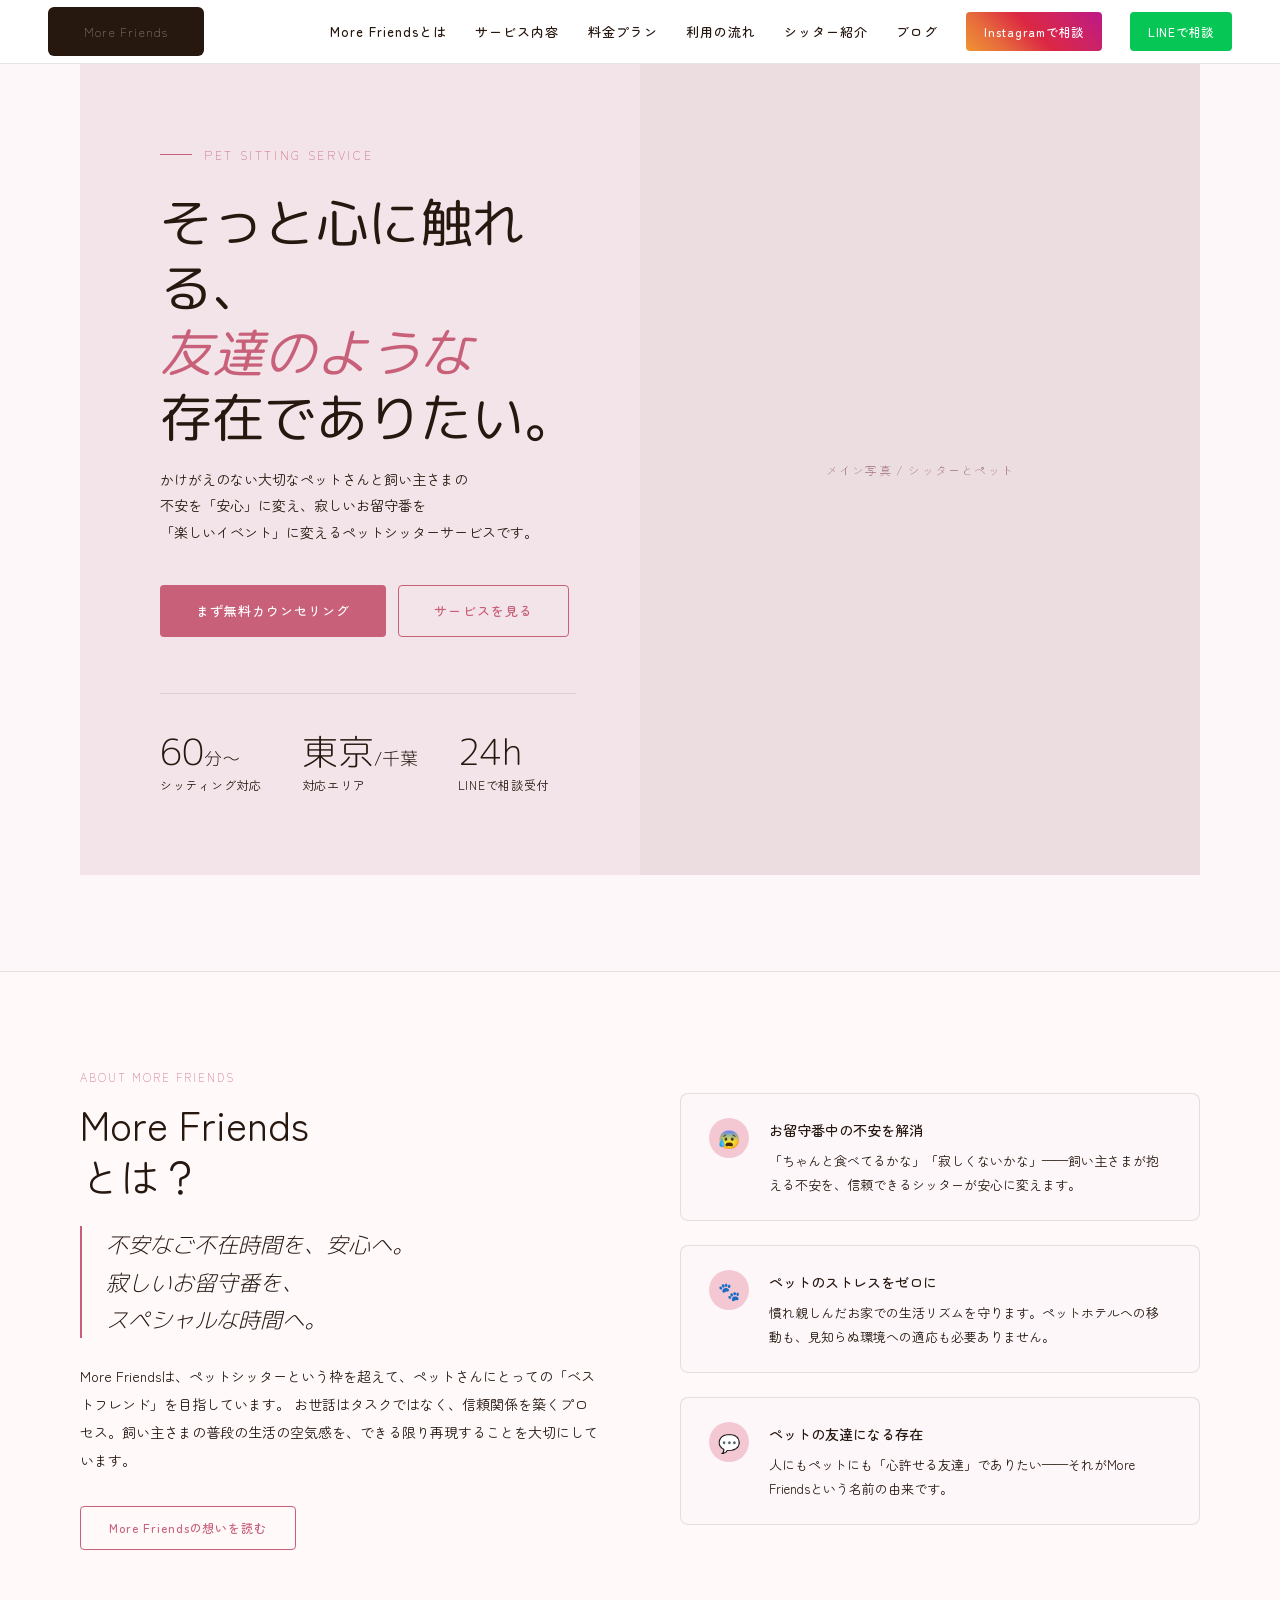
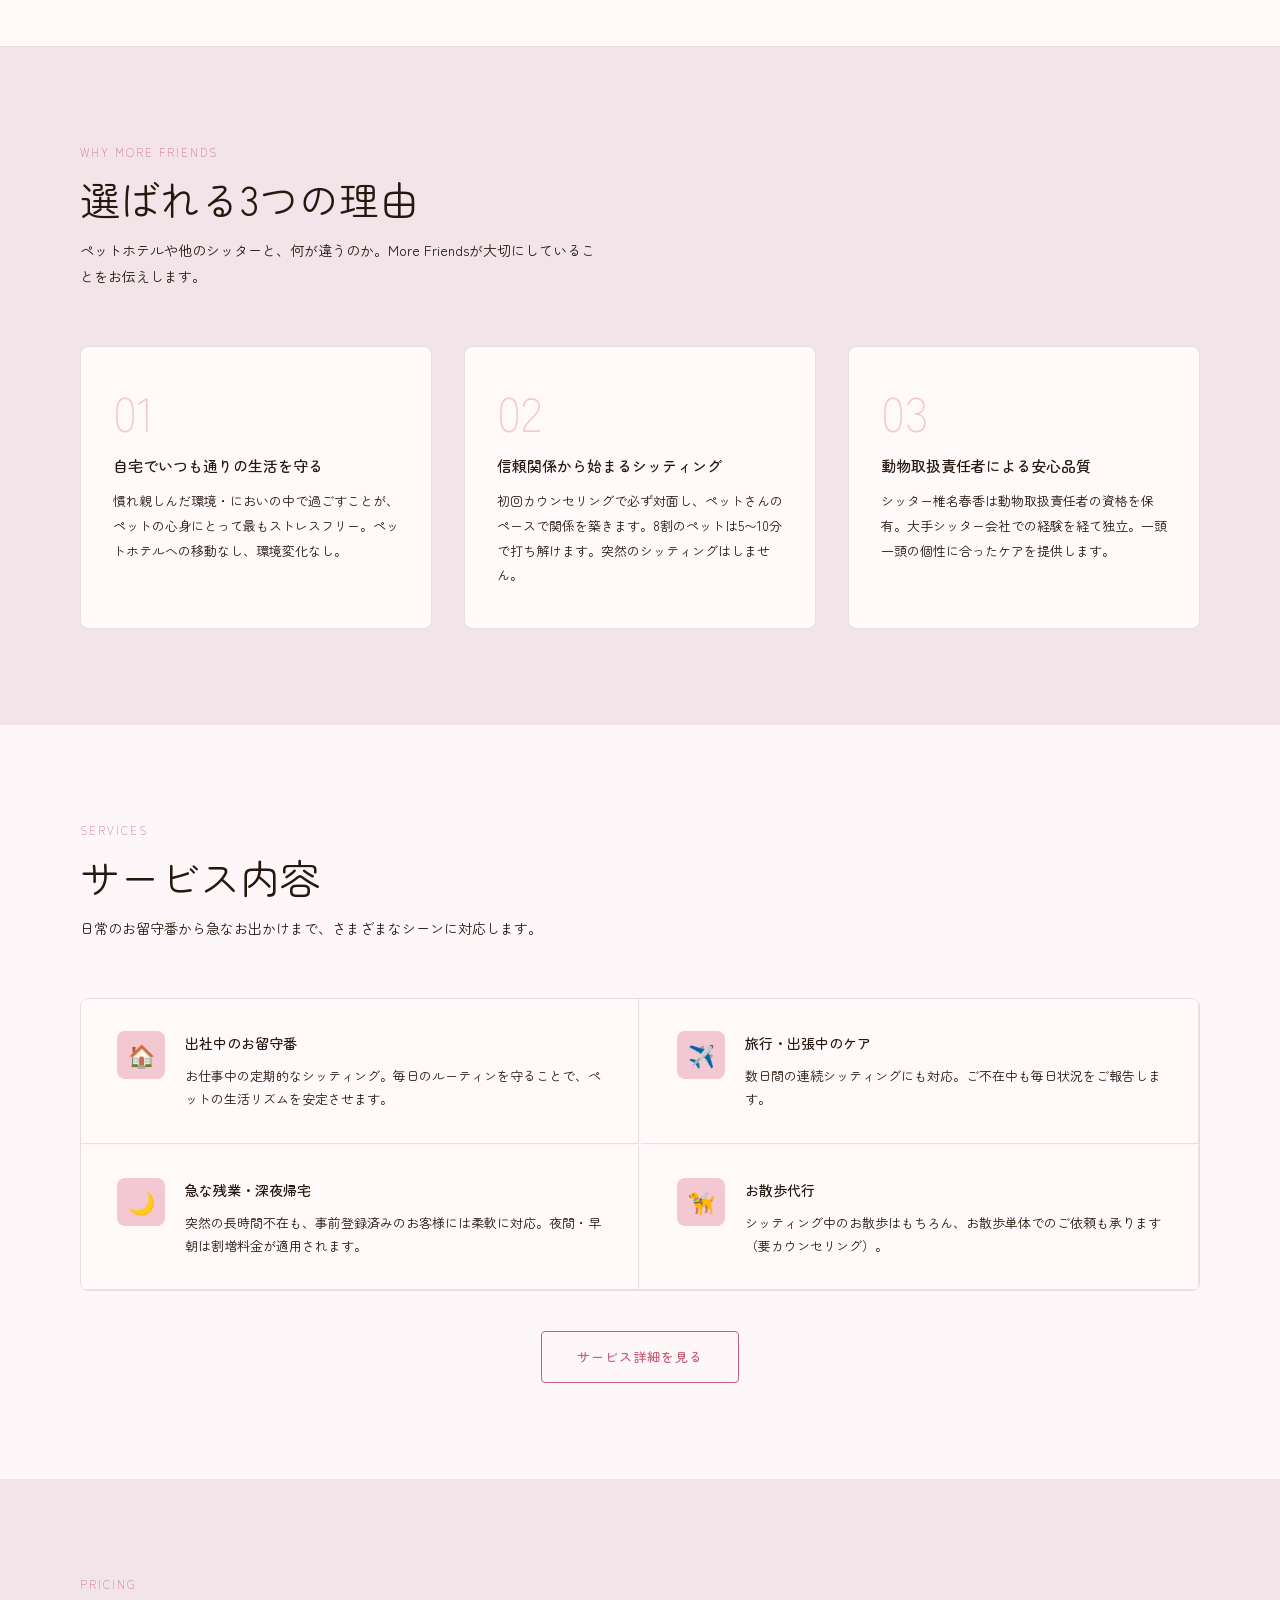
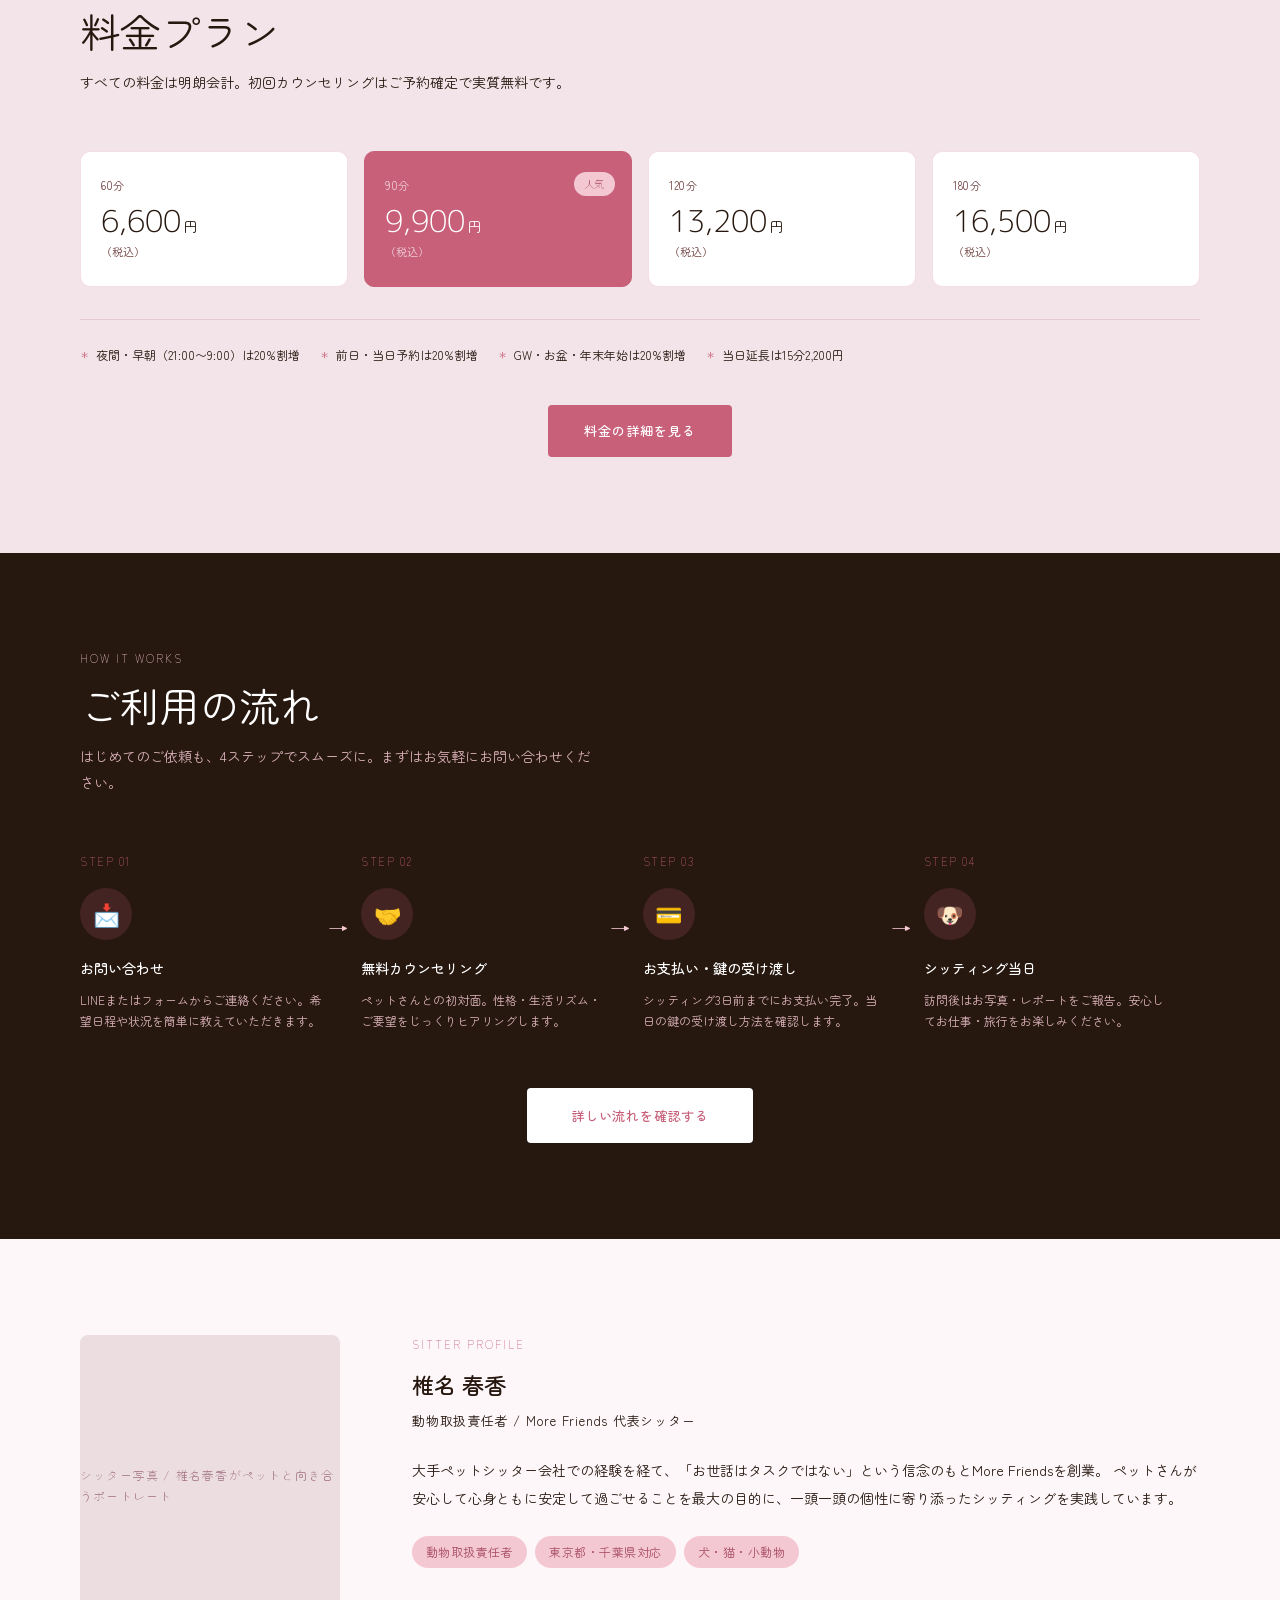
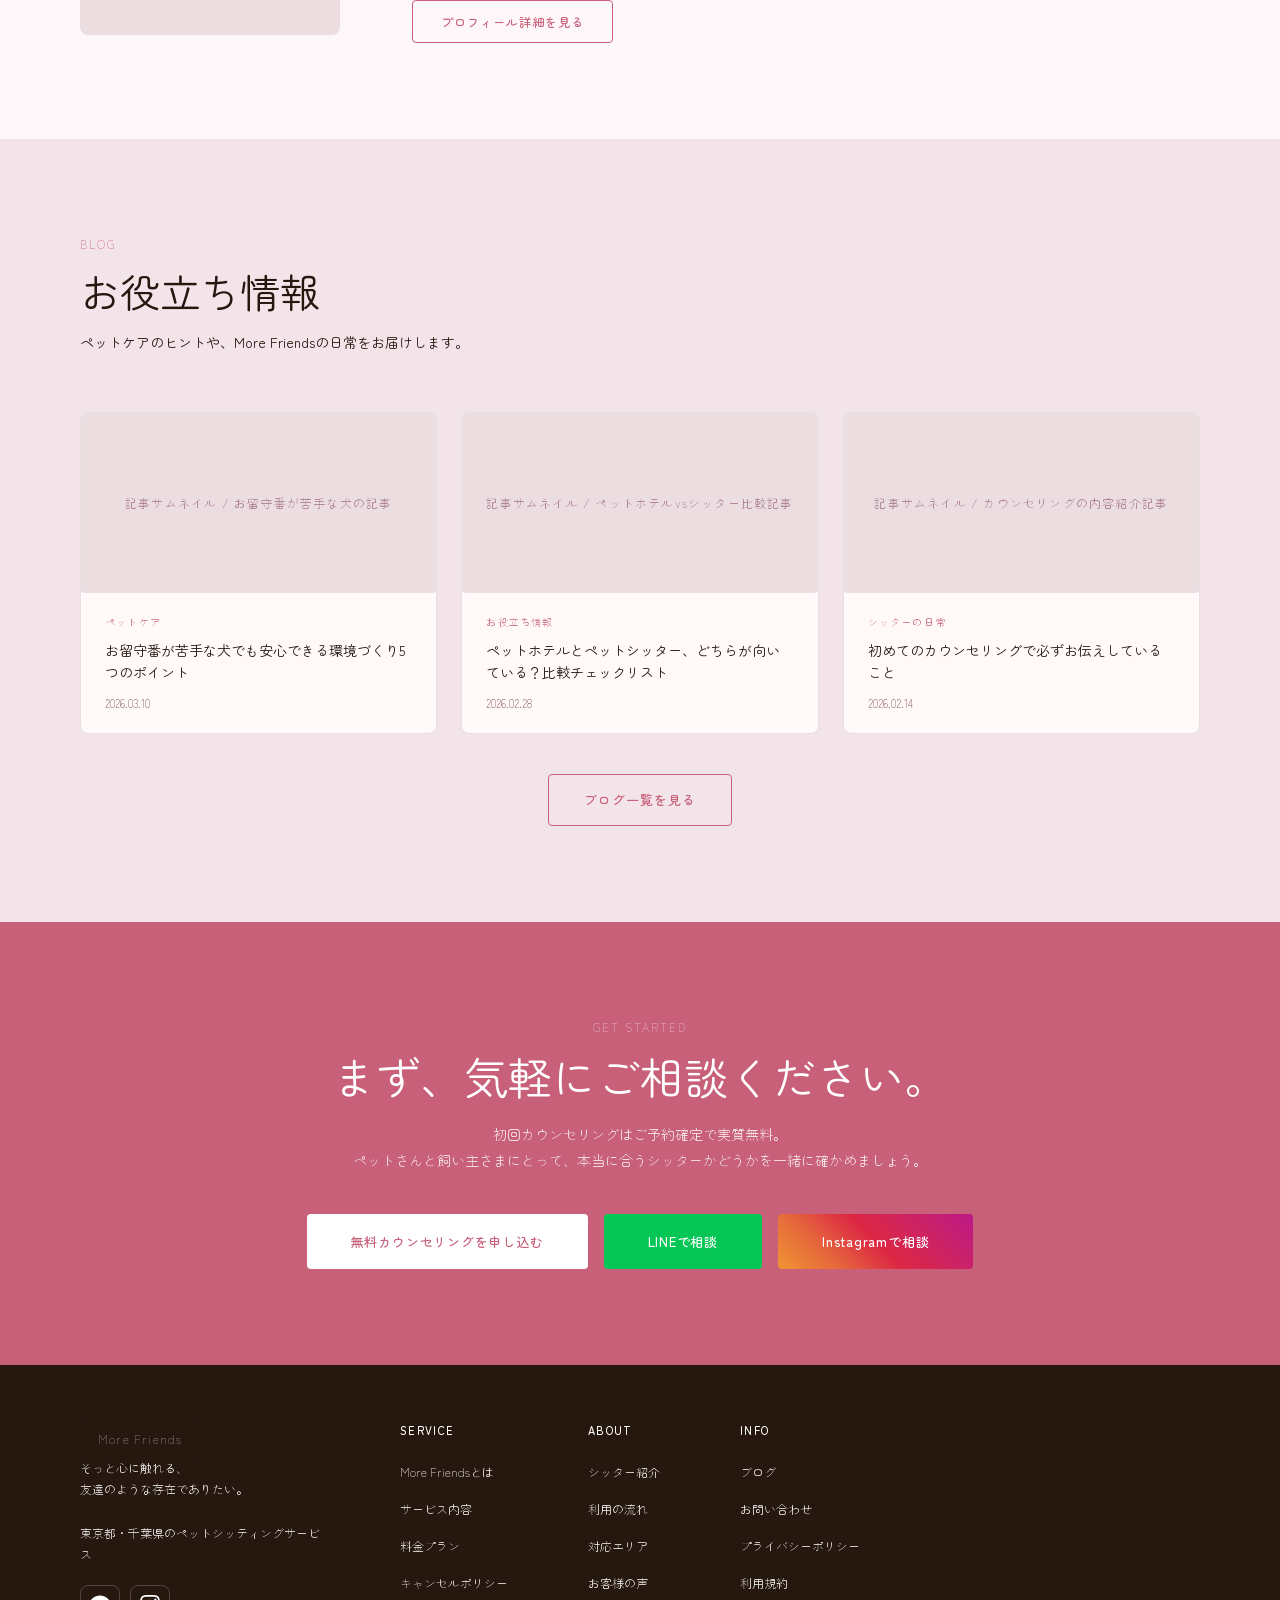
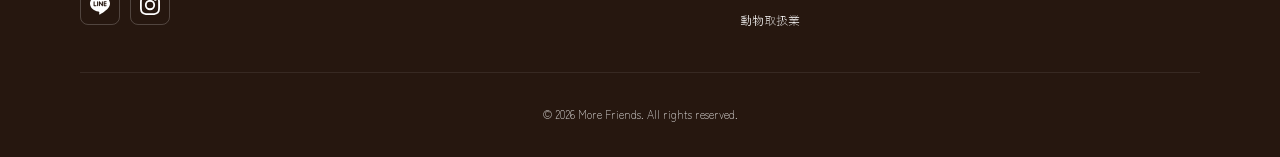
==== commit 98783be1: "Add files via upload" ====
--- a/index.html
+++ b/index.html
@@ -1,642 +1,435 @@
 <!DOCTYPE html>
 <html lang="ja">
+
 <head>
   <meta charset="UTF-8">
   <meta name="viewport" content="width=device-width, initial-scale=1.0">
   <title>トップページ — More Friends</title>
+  <meta name="description" content="東京都・千葉県のペットシッターサービス「More Friends」。愛するペットをまるで友達のように大切にお世話します。初回カウンセリング無料。">
   <link rel="preconnect" href="https://fonts.googleapis.com">
   <link href="https://fonts.googleapis.com/css2?family=M+PLUS+Rounded+1c:wght@300;400;500&display=swap" rel="stylesheet">
   <link rel="stylesheet" href="wireframe-base.css">
-  <style>
-    /* ── Hero (トップページ専用) ── */
-    .hero {
-      padding-top: 64px;
-      min-height: 100vh;
-      display: grid;
-      grid-template-columns: 1fr 1fr;
-      overflow: hidden;
-    }
-    .hero-left {
-      background: var(--bg-mid);
-      padding: 80px 64px 80px 80px;
-      display: flex;
-      flex-direction: column;
-      justify-content: center;
-    }
-    .hero-eyebrow {
-      font-size: 12px;
-      letter-spacing: 0.22em;
-      text-transform: uppercase;
-      color: var(--primary);
-      margin-bottom: 24px;
-      display: flex;
-      align-items: center;
-      gap: 12px;
-    }
-    .hero-eyebrow::before {
-      content: '';
-      width: 32px;
-      height: 1px;
-      background: var(--primary);
-      display: block;
-    }
-    .hero-h1 {
-      font-family: 'M PLUS Rounded 1c', sans-serif;
-      font-size: 52px;
-      font-weight: 400;
-      line-height: 1.25;
-      color: var(--bg-dark);
-      margin-bottom: 16px;
-    }
-    .hero-h1 em {
-      font-style: italic;
-      color: var(--primary);
-    }
-    .hero-tagline {
-      font-size: 14px;
-      color: var(--text-sub);
-      line-height: 1.9;
-      margin-bottom: 40px;
-      max-width: 380px;
-    }
-    .hero-cta {
-      display: flex;
-      gap: 12px;
-      align-items: center;
-      margin-bottom: 56px;
-      flex-wrap: wrap;
-    }
-    .hero-stats {
-      display: flex;
-      gap: 40px;
-      flex-wrap: wrap;
-      padding-top: 40px;
-      border-top: 1px solid var(--border);
-    }
-    .stat-num {
-      font-family: 'M PLUS Rounded 1c', sans-serif;
-      font-size: 36px;
-      color: var(--text);
-      line-height: 1;
-      margin-bottom: 4px;
-    }
-    .stat-num small { font-size: 18px; }
-    .stat-label {
-      font-size: 11px;
-      color: var(--text-sub);
-      letter-spacing: 0.06em;
-    }
-    .hero-right {
-      background: var(--bg2);
-      position: relative;
-      overflow: hidden;
-    }
-    .hero-badge {
-      position: absolute;
-      bottom: 40px;
-      left: -20px;
-      background: var(--bg);
-      border: 1px solid var(--border);
-      border-radius: 8px;
-      padding: 16px 20px;
-      width: 200px;
-      box-shadow: 0 4px 24px rgba(0,0,0,0.08);
-    }
-    .badge-title { font-size: 11px; color: var(--text-sub); margin-bottom: 4px; }
-    .badge-text  { font-size: 13px; color: var(--text); font-weight: 500; }
-
-    /* ── Concept ── */
-    .concept {
-      background: var(--bg2);
-      border-top: 1px solid var(--border);
-      border-bottom: 1px solid var(--border);
-    }
-    .concept-grid {
-      display: grid;
-      grid-template-columns: 1fr 1fr;
-      gap: 80px;
-      align-items: center;
-    }
-    .concept-quote {
-      font-family: 'M PLUS Rounded 1c', sans-serif;
-      font-size: 22px;
-      font-style: italic;
-      line-height: 1.7;
-      color: var(--text);
-      margin: 24px 0;
-      padding-left: 24px;
-      border-left: 2px solid var(--primary);
-    }
-    .concept-body {
-      font-size: 14px;
-      color: var(--text-sub);
-      line-height: 2;
-    }
-    .concept-right {
-      display: flex;
-      flex-direction: column;
-      gap: 24px;
-    }
-
-    /* ── Why ── */
-    .why {
-      background: var(--bg-mid);
-    }
-    .why-grid {
-      display: grid;
-      grid-template-columns: repeat(3, 1fr);
-      gap: 32px;
-    }
-
-    /* ── Services ── */
-    .services-section {
-      background: var(--bg);
-    }
-    .services-grid {
-      display: grid;
-      grid-template-columns: repeat(2, 1fr);
-      gap: 2px;
-      border: 1px solid var(--border);
-      border-radius: 8px;
-      overflow: hidden;
-    }
-
-    /* ── Price (dark) ── */
-    .price-section {
-      background: var(--bg-dark);
-      padding: 96px 80px;
-    }
-    .price-section .label        { color: var(--dark-label); }
-    .price-section .section-title { color: #fff; }
-    .price-section .section-sub  { color: var(--dark-sub); }
-    .price-grid {
-      display: grid;
-      grid-template-columns: repeat(4, 1fr);
-      gap: 16px;
-      margin-bottom: 32px;
-    }
-    .price-duration { font-size: 11px; letter-spacing: 0.12em; color: var(--dark-note); margin-bottom: 8px; }
-    .price-amount {
-      font-family: 'M PLUS Rounded 1c', sans-serif;
-      font-size: 32px;
-      color: #fff;
-      line-height: 1;
-      margin-bottom: 4px;
-    }
-    .price-unit { font-size: 11px; color: var(--dark-note); }
-    .price-notes {
-      display: flex;
-      gap: 24px;
-      padding-top: 24px;
-      border-top: 1px solid var(--dark-border);
-      flex-wrap: wrap;
-    }
-    .price-note {
-      font-size: 12px;
-      color: var(--dark-note);
-      display: flex;
-      align-items: center;
-      gap: 6px;
-    }
-    .price-note::before { content: '＊'; color: var(--dark-label); font-size: 10px; }
-
-    /* ── Flow ── */
-    .flow-section {
-      background: var(--bg2);
-      border-top: 1px solid var(--border);
-      border-bottom: 1px solid var(--border);
-      padding: 96px 80px;
-    }
-
-    /* ── Profile ── */
-    .profile-section {
-      background: var(--bg);
-      padding: 96px 80px;
-    }
-    .profile-inner {
-      display: grid;
-      grid-template-columns: 260px 1fr;
-      gap: 72px;
-      align-items: start;
-    }
-    .profile-name { font-size: 22px; font-weight: 500; margin-bottom: 4px; }
-    .profile-role { font-size: 12px; color: var(--text-sub); letter-spacing: 0.06em; margin-bottom: 24px; }
-    .profile-body { font-size: 14px; color: var(--text-sub); line-height: 2; margin-bottom: 24px; }
-    .profile-tags { margin-bottom: 32px; }
-
-    /* ── Blog ── */
-    .blog-section {
-      background: var(--bg-mid);
-      padding: 96px 80px;
-    }
-    .blog-grid {
-      display: grid;
-      grid-template-columns: repeat(3, 1fr);
-      gap: 24px;
-    }
-
-    /* ── CTA ── */
-    .cta-section {
-      background: var(--primary);
-      text-align: center;
-      padding: 96px 80px;
-    }
-    .cta-section .section-title { color: #fff; font-size: 40px; margin-bottom: 16px; }
-    .cta-section p { color: rgba(255,255,255,0.8); font-size: 14px; margin-bottom: 40px; line-height: 1.9; }
-    .cta-buttons { display: flex; gap: 16px; justify-content: center; flex-wrap: wrap; }
-
-    @media (max-width: 1024px) {
-      .hero { grid-template-columns: 1fr; min-height: auto; }
-      .hero-left { padding: 60px 40px 56px; }
-      .hero-h1 { font-size: 38px; }
-      .hero-right { min-height: 360px; }
-      .concept-grid { grid-template-columns: 1fr; gap: 40px; }
-      .why-grid { grid-template-columns: repeat(2, 1fr); }
-      .price-grid { grid-template-columns: repeat(2, 1fr); }
-      .profile-inner { grid-template-columns: 200px 1fr; gap: 40px; }
-      .blog-grid { grid-template-columns: repeat(2, 1fr); }
-      .price-section, .flow-section, .profile-section, .blog-section { padding: 72px 40px; }
-    }
-    @media (max-width: 640px) {
-      .hero-left { padding: 48px 20px; }
-      .hero-h1 { font-size: 30px; }
-      .hero-cta { flex-direction: column; align-items: flex-start; }
-      .why-grid, .services-grid, .price-grid, .blog-grid { grid-template-columns: 1fr; }
-      .profile-inner { grid-template-columns: 1fr; gap: 32px; }
-      .price-section, .flow-section, .profile-section, .blog-section { padding: 56px 20px; }
-      .cta-section { padding: 56px 20px; }
-      .cta-buttons { flex-direction: column; align-items: center; }
-    }
-  </style>
+  <link rel="stylesheet" href="index.css">
 </head>
+
 <body>
 
-<!-- ========== HEADER ========== -->
-<header>
-  <a href="/" class="header-logo">
-    <div class="ph-logo">More Friends</div>
-  </a>
-  <nav>
-    <a href="/service">サービス内容</a>
-    <a href="/price">料金プラン</a>
-    <a href="/flow">利用の流れ</a>
-    <a href="/sitter">シッター紹介</a>
-    <a href="/blog">ブログ</a>
-    <a href="#contact" class="btn-line">🟢 LINEで相談</a>
-  </nav>
-</header>
-
-<!-- ========== 1. HERO ========== -->
-<section class="hero">
-  <div class="hero-left">
-    <div class="hero-eyebrow">Pet Sitting Service</div>
-    <h1 class="hero-h1">
-      そっと心に触れる、<br>
-      <em>友達のような</em><br>
-      存在でありたい。
-    </h1>
-    <p class="hero-tagline">
-      かけがえのない大切なペットさんと飼い主さまの<br>
-      不安を「安心」に変え、寂しいお留守番を<br>
-      「楽しいイベント」に変えるペットシッターサービスです。
-    </p>
-    <div class="hero-cta">
-      <a href="/contact" class="btn-cta-main">まず無料カウンセリング</a>
-      <a href="/service" class="btn-outline">サービスを見る</a>
+  <!-- ========== HEADER ========== -->
+  <!-- parts/header.php -->
+  <header>
+    <a href="/" class="header-logo">
+      <div class="ph-logo">More Friends</div>
+    </a>
+    <nav id="sp-nav" aria-hidden="true">
+      <a href="./about.html">More Friendsとは</a>
+      <a href="./service.html">サービス内容</a>
+      <a href="./price.html">料金プラン</a>
+      <a href="./flow.html">利用の流れ</a>
+      <a href="./sitter.html">シッター紹介</a>
+      <a href="./blog.html">ブログ</a>
+      <a href="#" class="btn-ig">Instagramで相談</a>
+      <a href="./contact.html" class="btn-line">LINEで相談</a>
+    </nav>
+    <!-- SP: ハンバーガーボタン -->
+    <button class="hamburger" aria-label="メニューを開く" aria-expanded="false" aria-controls="sp-nav">
+      <span></span>
+      <span></span>
+      <span></span>
+    </button>
+  </header>
+
+  <main>
+
+    <!-- ========== 1. HERO ========== -->
+    <!-- parts/hero.php -->
+    <section class="hero">
+      <div class="hero-left">
+        <div class="hero-eyebrow">Pet Sitting Service</div>
+        <h1 class="hero-h1">
+          そっと心に触れる、<br>
+          <em>友達のような</em><br>
+          存在でありたい。
+        </h1>
+        <p class="hero-tagline">
+          かけがえのない大切なペットさんと飼い主さまの<br>
+          不安を「安心」に変え、寂しいお留守番を<br>
+          「楽しいイベント」に変えるペットシッターサービスです。
+        </p>
+        <div class="hero-cta">
+          <a href="./contact.html" class="btn-cta-main">まず無料カウンセリング</a>
+          <a href="./service.html" class="btn-outline">サービスを見る</a>
+        </div>
+        <div class="hero-stats">
+          <div>
+            <div class="stat-num">60<small>分〜</small></div>
+            <div class="stat-label">シッティング対応</div>
+          </div>
+          <div>
+            <div class="stat-num">東京<small>/千葉</small></div>
+            <div class="stat-label">対応エリア</div>
+          </div>
+          <div>
+            <div class="stat-num">24h</div>
+            <div class="stat-label">LINEで相談受付</div>
+          </div>
+        </div>
+      </div>
+      <div class="hero-right">
+        <!-- style="height" はワイヤー確認用の仮値。本番削除対象 -->
+        <div class="ph-img" style="width:100%; height:100%; min-height:480px; border-radius:0; overflow:hidden;"
+          data-label="メイン写真 / シッターとペット"></div>
+      </div>
+    </section>
+
+    <!-- ========== 2. コンセプト ========== -->
+    <!-- parts/concept.php -->
+    <section class="concept">
+      <div class="concept-grid">
+        <div>
+          <span class="label">About More Friends</span>
+          <h2 class="section-title">More Friends<br>とは？</h2>
+          <blockquote class="concept-quote">
+            不安なご不在時間を、安心へ。<br>
+            寂しいお留守番を、<br>スペシャルな時間へ。
+          </blockquote>
+          <p class="concept-body">
+            More Friendsは、ペットシッターという枠を超えて、ペットさんにとっての「ベストフレンド」を目指しています。
+            お世話はタスクではなく、信頼関係を築くプロセス。飼い主さまの普段の生活の空気感を、できる限り再現することを大切にしています。
+          </p>
+          <a href="./about.html" class="btn-outline btn-outline-sm section-link">More Friendsの想いを読む</a>
+        </div>
+        <div class="concept-right">
+          <div class="concept-card">
+            <div class="concept-card-icon">😰</div>
+            <div>
+              <div class="concept-card-title">お留守番中の不安を解消</div>
+              <div class="concept-card-text">「ちゃんと食べてるかな」「寂しくないかな」——飼い主さまが抱える不安を、信頼できるシッターが安心に変えます。</div>
+            </div>
+          </div>
+          <div class="concept-card">
+            <div class="concept-card-icon">🐾</div>
+            <div>
+              <div class="concept-card-title">ペットのストレスをゼロに</div>
+              <div class="concept-card-text">慣れ親しんだお家での生活リズムを守ります。ペットホテルへの移動も、見知らぬ環境への適応も必要ありません。</div>
+            </div>
+          </div>
+          <div class="concept-card">
+            <div class="concept-card-icon">💬</div>
+            <div>
+              <div class="concept-card-title">ペットの友達になる存在</div>
+              <div class="concept-card-text">人にもペットにも「心許せる友達」でありたい——それがMore Friendsという名前の由来です。</div>
+            </div>
+          </div>
+        </div>
+      </div>
+    </section>
+
+    <!-- ========== 3. Why More Friends ========== -->
+    <!-- parts/why.php -->
+    <section class="why">
+      <div class="section-header">
+        <span class="label">Why More Friends</span>
+        <h2 class="section-title">選ばれる3つの理由</h2>
+        <p class="section-sub">ペットホテルや他のシッターと、何が違うのか。More Friendsが大切にしていることをお伝えします。</p>
+      </div>
+      <div class="why-grid">
+        <div class="why-card">
+          <div class="why-num">01</div>
+          <div class="why-title">自宅でいつも通りの生活を守る</div>
+          <div class="why-text">慣れ親しんだ環境・においの中で過ごすことが、ペットの心身にとって最もストレスフリー。ペットホテルへの移動なし、環境変化なし。</div>
+        </div>
+        <div class="why-card">
+          <div class="why-num">02</div>
+          <div class="why-title">信頼関係から始まるシッティング</div>
+          <div class="why-text">初回カウンセリングで必ず対面し、ペットさんのペースで関係を築きます。8割のペットは5〜10分で打ち解けます。突然のシッティングはしません。</div>
+        </div>
+        <div class="why-card">
+          <div class="why-num">03</div>
+          <div class="why-title">動物取扱責任者による安心品質</div>
+          <div class="why-text">シッター椎名春香は動物取扱責任者の資格を保有。大手シッター会社での経験を経て独立。一頭一頭の個性に合ったケアを提供します。</div>
+        </div>
+      </div>
+    </section>
+
+    <!-- ========== 4. サービス概要 ========== -->
+    <!-- parts/services.php -->
+    <section class="services-section">
+      <div class="section-header">
+        <span class="label">Services</span>
+        <h2 class="section-title">サービス内容</h2>
+        <p class="section-sub">日常のお留守番から急なお出かけまで、さまざまなシーンに対応します。</p>
+      </div>
+      <div class="services-grid">
+        <div class="service-item">
+          <div class="service-icon">🏠</div>
+          <div>
+            <div class="service-title">出社中のお留守番</div>
+            <div class="service-text">お仕事中の定期的なシッティング。毎日のルーティンを守ることで、ペットの生活リズムを安定させます。</div>
+          </div>
+        </div>
+        <div class="service-item">
+          <div class="service-icon">✈️</div>
+          <div>
+            <div class="service-title">旅行・出張中のケア</div>
+            <div class="service-text">数日間の連続シッティングにも対応。ご不在中も毎日状況をご報告します。</div>
+          </div>
+        </div>
+        <div class="service-item">
+          <div class="service-icon">🌙</div>
+          <div>
+            <div class="service-title">急な残業・深夜帰宅</div>
+            <div class="service-text">突然の長時間不在も、事前登録済みのお客様には柔軟に対応。夜間・早朝は割増料金が適用されます。</div>
+          </div>
+        </div>
+        <div class="service-item">
+          <div class="service-icon">🦮</div>
+          <div>
+            <div class="service-title">お散歩代行</div>
+            <div class="service-text">シッティング中のお散歩はもちろん、お散歩単体でのご依頼も承ります（要カウンセリング）。</div>
+          </div>
+        </div>
+      </div>
+      <div class="section-more">
+        <a href="./service.html" class="btn-outline">サービス詳細を見る</a>
+      </div>
+    </section>
+
+    <!-- ========== 5. 料金サマリー ========== -->
+    <!-- parts/price-summary.php -->
+    <section class="price-section">
+      <div class="section-header">
+        <span class="label">Pricing</span>
+        <h2 class="section-title">料金プラン</h2>
+        <p class="section-sub">すべての料金は明朗会計。初回カウンセリングはご予約確定で実質無料です。</p>
+      </div>
+      <div class="price-grid">
+        <div class="price-card">
+          <div class="price-duration">60分</div>
+          <div class="price-amt-wrap"><span class="price-amount">6,600</span><span class="price-yen">円</span></div>
+          <div class="price-unit">（税込）</div>
+        </div>
+        <div class="price-card featured">
+          <div class="price-badge">人気</div>
+          <div class="price-duration">90分</div>
+          <div class="price-amt-wrap"><span class="price-amount">9,900</span><span class="price-yen">円</span></div>
+          <div class="price-unit">（税込）</div>
+        </div>
+        <div class="price-card">
+          <div class="price-duration">120分</div>
+          <div class="price-amt-wrap"><span class="price-amount">13,200</span><span class="price-yen">円</span></div>
+          <div class="price-unit">（税込）</div>
+        </div>
+        <div class="price-card">
+          <div class="price-duration">180分</div>
+          <div class="price-amt-wrap"><span class="price-amount">16,500</span><span class="price-yen">円</span></div>
+          <div class="price-unit">（税込）</div>
+        </div>
+      </div>
+      <div class="price-notes">
+        <div class="price-note">夜間・早朝（21:00〜9:00）は20%割増</div>
+        <div class="price-note">前日・当日予約は20%割増</div>
+        <div class="price-note">GW・お盆・年末年始は20%割増</div>
+        <div class="price-note">当日延長は15分2,200円</div>
+      </div>
+      <div class="section-more">
+        <a href="./price.html" class="btn-cta-main">料金の詳細を見る</a>
+      </div>
+    </section>
+
+    <!-- ========== 6. 利用の流れ ========== -->
+    <!-- parts/flow-summary.php -->
+    <section class="flow-section">
+      <div class="section-header">
+        <span class="label">How It Works</span>
+        <h2 class="section-title">ご利用の流れ</h2>
+        <p class="section-sub">はじめてのご依頼も、4ステップでスムーズに。まずはお気軽にお問い合わせください。</p>
+      </div>
+      <div class="flow-steps">
+        <div class="flow-step">
+          <div class="flow-step-num">STEP 01</div>
+          <div class="flow-icon">📩</div>
+          <div class="flow-step-title">お問い合わせ</div>
+          <div class="flow-step-text">LINEまたはフォームからご連絡ください。希望日程や状況を簡単に教えていただきます。</div>
+        </div>
+        <div class="flow-arrow">›</div>
+        <div class="flow-step">
+          <div class="flow-step-num">STEP 02</div>
+          <div class="flow-icon">🤝</div>
+          <div class="flow-step-title">無料カウンセリング</div>
+          <div class="flow-step-text">ペットさんとの初対面。性格・生活リズム・ご要望をじっくりヒアリングします。</div>
+        </div>
+        <div class="flow-arrow">›</div>
+        <div class="flow-step">
+          <div class="flow-step-num">STEP 03</div>
+          <div class="flow-icon">💳</div>
+          <div class="flow-step-title">お支払い・鍵の受け渡し</div>
+          <div class="flow-step-text">シッティング3日前までにお支払い完了。当日の鍵の受け渡し方法を確認します。</div>
+        </div>
+        <div class="flow-arrow">›</div>
+        <div class="flow-step">
+          <div class="flow-step-num">STEP 04</div>
+          <div class="flow-icon">🐶</div>
+          <div class="flow-step-title">シッティング当日</div>
+          <div class="flow-step-text">訪問後はお写真・レポートをご報告。安心してお仕事・旅行をお楽しみください。</div>
+        </div>
+      </div>
+      <div class="section-more lg">
+        <a href="./flow.html" class="btn-cta-white">詳しい流れを確認する</a>
+      </div>
+    </section>
+
+    <!-- ========== 7. シッター紹介 ========== -->
+    <!-- parts/profile-summary.php -->
+    <section class="profile-section">
+      <div class="profile-inner">
+        <div>
+          <!-- style="height" はワイヤー確認用の仮値。本番削除対象 -->
+          <div class="ph-img" style="height:300px; border-radius:8px;"
+            data-label="シッター写真 / 椎名春香がペットと向き合うポートレート"></div>
+        </div>
+        <div>
+          <span class="label">Sitter Profile</span>
+          <div class="profile-name">椎名 春香</div>
+          <div class="profile-role">動物取扱責任者 / More Friends 代表シッター</div>
+          <p class="profile-body">
+            大手ペットシッター会社での経験を経て、「お世話はタスクではない」という信念のもとMore Friendsを創業。
+            ペットさんが安心して心身ともに安定して過ごせることを最大の目的に、一頭一頭の個性に寄り添ったシッティングを実践しています。
+          </p>
+          <div class="tags profile-tags">
+            <span class="tag">動物取扱責任者</span>
+            <span class="tag">東京都・千葉県対応</span>
+            <span class="tag">犬・猫・小動物</span>
+          </div>
+          <a href="./sitter.html" class="btn-outline btn-outline-sm">プロフィール詳細を見る</a>
+        </div>
+      </div>
+    </section>
+
+    <!-- ========== 8. ブログ最新記事 ========== -->
+    <!-- parts/blog-recent.php -->
+    <section class="blog-section">
+      <div class="section-header">
+        <span class="label">Blog</span>
+        <h2 class="section-title">お役立ち情報</h2>
+        <p class="section-sub">ペットケアのヒントや、More Friendsの日常をお届けします。</p>
+      </div>
+      <div class="blog-grid">
+        <!-- ループ単位: .blog-card -->
+        <div class="blog-card">
+          <!-- style="height" はワイヤー確認用の仮値。本番削除対象 -->
+          <div class="ph-img" style="height:180px;" data-label="記事サムネイル / お留守番が苦手な犬の記事"></div>
+          <div class="blog-body">
+            <div class="blog-cat">ペットケア</div>
+            <div class="blog-title">お留守番が苦手な犬でも安心できる環境づくり5つのポイント</div>
+            <div class="blog-date">2026.03.10</div>
+          </div>
+        </div>
+        <!-- ループ単位: .blog-card -->
+        <div class="blog-card">
+          <div class="ph-img" style="height:180px;" data-label="記事サムネイル / ペットホテルvsシッター比較記事"></div>
+          <div class="blog-body">
+            <div class="blog-cat">お役立ち情報</div>
+            <div class="blog-title">ペットホテルとペットシッター、どちらが向いている？比較チェックリスト</div>
+            <div class="blog-date">2026.02.28</div>
+          </div>
+        </div>
+        <!-- ループ単位: .blog-card -->
+        <div class="blog-card">
+          <div class="ph-img" style="height:180px;" data-label="記事サムネイル / カウンセリングの内容紹介記事"></div>
+          <div class="blog-body">
+            <div class="blog-cat">シッターの日常</div>
+            <div class="blog-title">初めてのカウンセリングで必ずお伝えしていること</div>
+            <div class="blog-date">2026.02.14</div>
+          </div>
+        </div>
+      </div>
+      <div class="section-more">
+        <a href="./blog.html" class="btn-outline">ブログ一覧を見る</a>
+      </div>
+    </section>
+
+    <!-- ========== 9. CTA セクション ========== -->
+    <!-- parts/cta.php -->
+    <section class="cta-section" id="contact">
+      <span class="label">Get Started</span>
+      <h2 class="section-title">まず、気軽にご相談ください。</h2>
+      <p>
+        初回カウンセリングはご予約確定で実質無料。<br>
+        ペットさんと飼い主さまにとって、本当に合うシッターかどうかを一緒に確かめましょう。
+      </p>
+      <div class="cta-buttons">
+        <a href="./contact.html" class="btn-cta-white">無料カウンセリングを申し込む</a>
+        <a href="#" class="btn-line-lg">LINEで相談</a>
+        <a href="#" class="btn-ig-lg">Instagramで相談</a>
+      </div>
+    </section>
+
+  </main>
+
+  <!-- ========== FOOTER ========== -->
+  <!-- parts/footer.php -->
+  <footer>
+    <div class="footer-top">
+      <div>
+        <div class="ph-logo footer-logo">More Friends</div>
+        <div class="footer-tagline">
+          そっと心に触れる、<br>友達のような存在でありたい。<br><br>
+          東京都・千葉県のペットシッティングサービス
+        </div>
+        <div class="footer-sns">
+          <a href="#" class="footer-sns-btn" aria-label="LINE">
+            <svg xmlns="http://www.w3.org/2000/svg" width="20" height="20" viewBox="0 0 24 24" fill="currentColor"><path d="M19.365 9.863c.349 0 .63.285.63.631 0 .345-.281.63-.63.63H17.61v1.125h1.755c.349 0 .63.283.63.63 0 .344-.281.629-.63.629h-2.386c-.345 0-.627-.285-.627-.629V8.108c0-.345.282-.63.627-.63h2.386c.349 0 .63.285.63.63 0 .349-.281.63-.63.63H17.61v1.125h1.755zm-3.855 3.016c0 .27-.174.51-.432.596-.064.021-.133.031-.199.031-.211 0-.391-.09-.51-.25l-2.443-3.317v2.94c0 .344-.279.629-.631.629-.346 0-.626-.285-.626-.629V8.108c0-.27.173-.51.43-.595.06-.023.136-.033.194-.033.195 0 .375.104.495.254l2.462 3.33V8.108c0-.345.282-.63.63-.63.345 0 .63.285.63.63v4.771zm-5.741 0c0 .344-.282.629-.631.629-.345 0-.627-.285-.627-.629V8.108c0-.345.282-.63.627-.63.349 0 .631.285.631.63v4.771zm-2.466.629H4.917c-.345 0-.63-.285-.63-.629V8.108c0-.345.285-.63.63-.63.348 0 .63.285.63.63v4.141h1.756c.348 0 .629.283.629.63 0 .344-.281.629-.629.629M24 10.314C24 4.943 18.615.572 12 .572S0 4.943 0 10.314c0 4.811 4.27 8.842 10.035 9.608.391.082.923.258 1.058.59.12.301.079.766.038 1.08l-.164 1.02c-.045.301-.24 1.186 1.049.645 1.291-.539 6.916-4.078 9.436-6.975C23.176 14.393 24 12.458 24 10.314"/></svg>
+          </a>
+          <a href="#" class="footer-sns-btn" aria-label="Instagram">
+            <svg xmlns="http://www.w3.org/2000/svg" width="20" height="20" viewBox="0 0 24 24" fill="currentColor"><path d="M12 2.163c3.204 0 3.584.012 4.85.07 3.252.148 4.771 1.691 4.919 4.919.058 1.265.069 1.645.069 4.849 0 3.205-.012 3.584-.069 4.849-.149 3.225-1.664 4.771-4.919 4.919-1.266.058-1.644.07-4.85.07-3.204 0-3.584-.012-4.849-.07-3.26-.149-4.771-1.699-4.919-4.92-.058-1.265-.07-1.644-.07-4.849 0-3.204.013-3.583.07-4.849.149-3.227 1.664-4.771 4.919-4.919 1.266-.057 1.645-.069 4.849-.069zM12 0C8.741 0 8.333.014 7.053.072 2.695.272.273 2.69.073 7.052.014 8.333 0 8.741 0 12c0 3.259.014 3.668.072 4.948.2 4.358 2.618 6.78 6.98 6.98C8.333 23.986 8.741 24 12 24c3.259 0 3.668-.014 4.948-.072 4.354-.2 6.782-2.618 6.979-6.98.059-1.28.073-1.689.073-4.948 0-3.259-.014-3.667-.072-4.947-.196-4.354-2.617-6.78-6.979-6.98C15.668.014 15.259 0 12 0zm0 5.838a6.162 6.162 0 100 12.324 6.162 6.162 0 000-12.324zM12 16a4 4 0 110-8 4 4 0 010 8zm6.406-11.845a1.44 1.44 0 100 2.881 1.44 1.44 0 000-2.881z"/></svg>
+          </a>
+        </div>
+      </div>
+      <div class="footer-nav">
+        <div class="footer-nav-col">
+          <p class="footer-nav-heading">Service</p>
+          <ul>
+            <li><a href="./about.html">More Friendsとは</a></li>
+            <li><a href="./service.html">サービス内容</a></li>
+            <li><a href="./price.html">料金プラン</a></li>
+            <li><a href="./cancel.html">キャンセルポリシー</a></li>
+          </ul>
+        </div>
+        <div class="footer-nav-col">
+          <p class="footer-nav-heading">About</p>
+          <ul>
+            <li><a href="./sitter.html">シッター紹介</a></li>
+            <li><a href="./flow.html">利用の流れ</a></li>
+            <li><a href="./area.html">対応エリア</a></li>
+            <li><a href="./reviews.html">お客様の声</a></li>
+          </ul>
+        </div>
+        <div class="footer-nav-col">
+          <p class="footer-nav-heading">Info</p>
+          <ul>
+            <li><a href="./blog.html">ブログ</a></li>
+            <li><a href="./contact.html">お問い合わせ</a></li>
+            <li><a href="#">プライバシーポリシー</a></li>
+            <li><a href="#">利用規約</a></li>
+            <li><a href="#">動物取扱業</a></li>
+          </ul>
+        </div>
+      </div>
     </div>
-    <div class="hero-stats">
-      <div>
-        <div class="stat-num">60<small>分〜</small></div>
-        <div class="stat-label">シッティング対応</div>
-      </div>
-      <div>
-        <div class="stat-num">東京<small>/千葉</small></div>
-        <div class="stat-label">対応エリア</div>
-      </div>
-      <div>
-        <div class="stat-num">24h</div>
-        <div class="stat-label">LINEで相談受付</div>
-      </div>
+    <div class="footer-bottom">
+      <span>© 2026 More Friends. All rights reserved.</span>
     </div>
-  </div>
-  <div class="hero-right">
-    <div class="ph-img" style="width:100%; height:100%; min-height:480px; border-radius:0;" data-label="メイン写真 / シッターとペット"></div>
-    <div class="hero-badge">
-      <div class="badge-title">カウンセリング</div>
-      <div class="badge-text">初回 実質無料</div>
-    </div>
-  </div>
-</section>
-
-<!-- ========== 2. コンセプト ========== -->
-<section class="concept">
-  <div class="concept-grid">
-    <div>
-      <span class="label">About More Friends</span>
-      <h2 class="section-title">More Friends<br>とは？</h2>
-      <blockquote class="concept-quote">
-        不安なご不在時間を、安心へ。<br>
-        寂しいお留守番を、<br>スペシャルな時間へ。
-      </blockquote>
-      <p class="concept-body">
-        More Friendsは、ペットシッターという枠を超えて、ペットさんにとっての「ベストフレンド」を目指しています。
-        お世話はタスクではなく、信頼関係を築くプロセス。飼い主さまの普段の生活の空気感を、できる限り再現することを大切にしています。
-      </p>
-      <a href="/about" class="btn-outline" style="margin-top:32px; font-size:12px; padding:10px 28px;">More Friendsの想いを読む</a>
-    </div>
-    <div class="concept-right">
-      <div class="concept-card">
-        <div class="concept-card-icon">😰</div>
-        <div>
-          <div class="concept-card-title">お留守番中の不安を解消</div>
-          <div class="concept-card-text">「ちゃんと食べてるかな」「寂しくないかな」——飼い主さまが抱える不安を、信頼できるシッターが安心に変えます。</div>
-        </div>
-      </div>
-      <div class="concept-card">
-        <div class="concept-card-icon">🐾</div>
-        <div>
-          <div class="concept-card-title">ペットのストレスをゼロに</div>
-          <div class="concept-card-text">慣れ親しんだお家での生活リズムを守ります。ペットホテルへの移動も、見知らぬ環境への適応も必要ありません。</div>
-        </div>
-      </div>
-      <div class="concept-card">
-        <div class="concept-card-icon">💬</div>
-        <div>
-          <div class="concept-card-title">ペットの友達になる存在</div>
-          <div class="concept-card-text">人にもペットにも「心許せる友達」でありたい——それがMore Friendsという名前の由来です。</div>
-        </div>
-      </div>
-    </div>
-  </div>
-</section>
-
-<!-- ========== 3. Why More Friends ========== -->
-<section class="why">
-  <div class="section-header">
-    <span class="label">Why More Friends</span>
-    <h2 class="section-title">選ばれる3つの理由</h2>
-    <p class="section-sub">ペットホテルや他のシッターと、何が違うのか。More Friendsが大切にしていることをお伝えします。</p>
-  </div>
-  <div class="why-grid">
-    <div class="why-card">
-      <div class="why-num">01</div>
-      <div class="why-title">自宅でいつも通りの生活を守る</div>
-      <div class="why-text">慣れ親しんだ環境・においの中で過ごすことが、ペットの心身にとって最もストレスフリー。ペットホテルへの移動なし、環境変化なし。</div>
-    </div>
-    <div class="why-card">
-      <div class="why-num">02</div>
-      <div class="why-title">信頼関係から始まるシッティング</div>
-      <div class="why-text">初回カウンセリングで必ず対面し、ペットさんのペースで関係を築きます。8割のペットは5〜10分で打ち解けます。突然のシッティングはしません。</div>
-    </div>
-    <div class="why-card">
-      <div class="why-num">03</div>
-      <div class="why-title">動物取扱責任者による安心品質</div>
-      <div class="why-text">シッター椎名春香は動物取扱責任者の資格を保有。大手シッター会社での経験を経て独立。一頭一頭の個性に合ったケアを提供します。</div>
-    </div>
-  </div>
-</section>
-
-<!-- ========== 4. サービス概要 ========== -->
-<section class="services-section">
-  <div class="section-header">
-    <span class="label">Services</span>
-    <h2 class="section-title">サービス内容</h2>
-    <p class="section-sub">日常のお留守番から急なお出かけまで、さまざまなシーンに対応します。</p>
-  </div>
-  <div class="services-grid">
-    <div class="service-item">
-      <div class="service-icon">🏠</div>
-      <div>
-        <div class="service-title">出社中のお留守番</div>
-        <div class="service-text">お仕事中の定期的なシッティング。毎日のルーティンを守ることで、ペットの生活リズムを安定させます。</div>
-      </div>
-    </div>
-    <div class="service-item">
-      <div class="service-icon">✈️</div>
-      <div>
-        <div class="service-title">旅行・出張中のケア</div>
-        <div class="service-text">数日間の連続シッティングにも対応。ご不在中も毎日状況をご報告します。</div>
-      </div>
-    </div>
-    <div class="service-item">
-      <div class="service-icon">🌙</div>
-      <div>
-        <div class="service-title">急な残業・深夜帰宅</div>
-        <div class="service-text">突然の長時間不在も、事前登録済みのお客様には柔軟に対応。夜間・早朝は割増料金が適用されます。</div>
-      </div>
-    </div>
-    <div class="service-item">
-      <div class="service-icon">🦮</div>
-      <div>
-        <div class="service-title">お散歩代行</div>
-        <div class="service-text">シッティング中のお散歩はもちろん、お散歩単体でのご依頼も承ります（要カウンセリング）。</div>
-      </div>
-    </div>
-  </div>
-  <div style="margin-top:40px; text-align:center;">
-    <a href="/service" class="btn-outline">サービス詳細を見る</a>
-  </div>
-</section>
-
-<!-- ========== 5. 料金サマリー ========== -->
-<section class="price-section">
-  <div class="section-header">
-    <span class="label">Pricing</span>
-    <h2 class="section-title" style="color:#fff;">料金プラン</h2>
-    <p class="section-sub" style="color:var(--dark-sub);">すべての料金は明朗会計。初回カウンセリングはご予約確定で実質無料です。</p>
-  </div>
-  <div class="price-grid">
-    <div class="price-card">
-      <div class="price-duration">60 MIN</div>
-      <div class="price-amount">6,600</div>
-      <div class="price-unit">円 (税込)</div>
-    </div>
-    <div class="price-card featured">
-      <div class="price-duration">90 MIN</div>
-      <div class="price-amount">9,900</div>
-      <div class="price-unit">円 (税込) ／ 人気</div>
-    </div>
-    <div class="price-card">
-      <div class="price-duration">120 MIN</div>
-      <div class="price-amount">13,200</div>
-      <div class="price-unit">円 (税込)</div>
-    </div>
-    <div class="price-card">
-      <div class="price-duration">180 MIN</div>
-      <div class="price-amount">16,500</div>
-      <div class="price-unit">円 (税込)</div>
-    </div>
-  </div>
-  <div class="price-notes">
-    <div class="price-note">夜間・早朝 (21:00〜9:00) は20%割増</div>
-    <div class="price-note">前日・当日予約は20%割増</div>
-    <div class="price-note">GW・お盆・年末年始は20%割増</div>
-    <div class="price-note">当日延長は15分2,200円</div>
-  </div>
-  <div style="margin-top:40px; text-align:center;">
-    <a href="/price" class="btn-cta-white">料金の詳細を見る</a>
-  </div>
-</section>
-
-<!-- ========== 6. 利用の流れ ========== -->
-<section class="flow-section">
-  <div class="section-header">
-    <span class="label">How It Works</span>
-    <h2 class="section-title">ご利用の流れ</h2>
-    <p class="section-sub">はじめてのご依頼も、4ステップでスムーズに。まずはお気軽にお問い合わせください。</p>
-  </div>
-  <div class="flow-steps">
-    <div class="flow-step">
-      <div class="flow-step-num">STEP 01</div>
-      <div class="flow-icon">📩</div>
-      <div class="flow-step-title">お問い合わせ</div>
-      <div class="flow-step-text">LINEまたはフォームからご連絡ください。希望日程や状況を簡単に教えていただきます。</div>
-    </div>
-    <div class="flow-step">
-      <div class="flow-step-num">STEP 02</div>
-      <div class="flow-icon">🤝</div>
-      <div class="flow-step-title">無料カウンセリング</div>
-      <div class="flow-step-text">ペットさんとの初対面。性格・生活リズム・ご要望をじっくりヒアリングします。</div>
-    </div>
-    <div class="flow-step">
-      <div class="flow-step-num">STEP 03</div>
-      <div class="flow-icon">💳</div>
-      <div class="flow-step-title">お支払い・鍵の受け渡し</div>
-      <div class="flow-step-text">シッティング3日前までにお支払い完了。当日の鍵の受け渡し方法を確認します。</div>
-    </div>
-    <div class="flow-step">
-      <div class="flow-step-num">STEP 04</div>
-      <div class="flow-icon">🐶</div>
-      <div class="flow-step-title">シッティング当日</div>
-      <div class="flow-step-text">訪問後はお写真・レポートをご報告。安心してお仕事・旅行をお楽しみください。</div>
-    </div>
-  </div>
-  <div style="margin-top:56px; text-align:center;">
-    <a href="/flow" class="btn-outline">詳しい流れを確認する</a>
-  </div>
-</section>
-
-<!-- ========== 7. シッター紹介 ========== -->
-<section class="profile-section">
-  <div class="profile-inner">
-    <div>
-      <div class="ph-img" style="height:300px; border-radius:8px;" data-label="シッター写真 / 椎名春香"></div>
-    </div>
-    <div>
-      <span class="label">Sitter Profile</span>
-      <div class="profile-name">椎名 春香</div>
-      <div class="profile-role">動物取扱責任者 / More Friends 代表シッター</div>
-      <p class="profile-body">
-        大手ペットシッター会社での経験を経て、「お世話はタスクではない」という信念のもとMore Friendsを創業。
-        ペットさんが安心して心身ともに安定して過ごせることを最大の目的に、一頭一頭の個性に寄り添ったシッティングを実践しています。
-      </p>
-      <div class="tags profile-tags">
-        <span class="tag">動物取扱責任者</span>
-        <span class="tag">東京都・千葉県対応</span>
-        <span class="tag">犬・猫・小動物</span>
-      </div>
-      <a href="/sitter" class="btn-outline" style="font-size:12px; padding:10px 28px;">プロフィール詳細を見る</a>
-    </div>
-  </div>
-</section>
-
-<!-- ========== 8. ブログ最新記事 ========== -->
-<section class="blog-section">
-  <div class="section-header">
-    <span class="label">Blog</span>
-    <h2 class="section-title">お役立ち情報</h2>
-    <p class="section-sub">ペットケアのヒントや、More Friendsの日常をお届けします。</p>
-  </div>
-  <div class="blog-grid">
-    <div class="blog-card">
-      <div class="ph-img" style="height:180px;" data-label="記事サムネイル"></div>
-      <div class="blog-body">
-        <div class="blog-cat">ペットケア</div>
-        <div class="blog-title">お留守番が苦手な犬でも安心できる環境づくり5つのポイント</div>
-        <div class="blog-date">2026.03.10</div>
-      </div>
-    </div>
-    <div class="blog-card">
-      <div class="ph-img" style="height:180px;" data-label="記事サムネイル"></div>
-      <div class="blog-body">
-        <div class="blog-cat">お役立ち情報</div>
-        <div class="blog-title">ペットホテルとペットシッター、どちらが向いている？比較チェックリスト</div>
-        <div class="blog-date">2026.02.28</div>
-      </div>
-    </div>
-    <div class="blog-card">
-      <div class="ph-img" style="height:180px;" data-label="記事サムネイル"></div>
-      <div class="blog-body">
-        <div class="blog-cat">シッターの日常</div>
-        <div class="blog-title">初めてのカウンセリングで必ずお伝えしていること</div>
-        <div class="blog-date">2026.02.14</div>
-      </div>
-    </div>
-  </div>
-  <div style="margin-top:40px; text-align:center;">
-    <a href="/blog" class="btn-outline">ブログ一覧を見る</a>
-  </div>
-</section>
-
-<!-- ========== 9. CTA セクション ========== -->
-<section class="cta-section" id="contact">
-  <span class="label" style="color:rgba(255,255,255,0.6);">Get Started</span>
-  <h2 class="section-title">まず、気軽にご相談ください。</h2>
-  <p>
-    初回カウンセリングはご予約確定で実質無料。<br>
-    ペットさんと飼い主さまにとって、本当に合うシッターかどうかを一緒に確かめましょう。
-  </p>
-  <div class="cta-buttons">
-    <a href="/contact" class="btn-cta-white">無料カウンセリングを申し込む</a>
-    <a href="#" class="btn-line-lg">🟢 LINEで気軽に相談する</a>
-  </div>
-</section>
-
-<!-- ========== FOOTER ========== -->
-<footer>
-  <div class="footer-top">
-    <div>
-      <div class="ph-logo" style="margin-bottom:16px;">More Friends</div>
-      <div class="footer-tagline">
-        そっと心に触れる、<br>友達のような存在でありたい。<br><br>
-        東京都・千葉県のペットシッティングサービス
-      </div>
-    </div>
-    <div class="footer-nav">
-      <div class="footer-nav-col">
-        <h4>Service</h4>
-        <ul>
-          <li><a href="/about">More Friendsとは</a></li>
-          <li><a href="/service">サービス内容</a></li>
-          <li><a href="/price">料金プラン</a></li>
-          <li><a href="/cancel">キャンセルポリシー</a></li>
-        </ul>
-      </div>
-      <div class="footer-nav-col">
-        <h4>About</h4>
-        <ul>
-          <li><a href="/sitter">シッター紹介</a></li>
-          <li><a href="/flow">利用の流れ</a></li>
-          <li><a href="/area">対応エリア</a></li>
-          <li><a href="/reviews">お客様の声</a></li>
-        </ul>
-      </div>
-      <div class="footer-nav-col">
-        <h4>Info</h4>
-        <ul>
-          <li><a href="/blog">ブログ</a></li>
-          <li><a href="/contact">お問い合わせ</a></li>
-          <li><a href="#">プライバシーポリシー</a></li>
-          <li><a href="#">利用規約</a></li>
-        </ul>
-      </div>
-    </div>
-  </div>
-  <div class="footer-bottom">
-    <span>© 2026 More Friends. All rights reserved.</span>
-    <span>動物取扱責任者：椎名春香 ／ 東京都・千葉県</span>
-  </div>
-</footer>
+  </footer>
+
+<script>
+document.querySelector('.hamburger')?.addEventListener('click', function() {
+  const nav = document.getElementById('sp-nav');
+  const isOpen = nav.classList.toggle('open');
+  this.setAttribute('aria-expanded', isOpen);
+  nav.setAttribute('aria-hidden', !isOpen);
+});
+</script>
 
 </body>
+
 </html>
--- a/wireframe-base.css
+++ b/wireframe-base.css
@@ -1,3 +1,5 @@
+@import url('https://fonts.googleapis.com/css2?family=M+PLUS+Rounded+1c:wght@300;400;500&family=Zen+Maru+Gothic:wght@300;400;500;700&display=swap');
+
 /*
   wireframe-base.css
   More Friends — ワイヤーフレーム共通スタイル
@@ -50,8 +52,8 @@
 
   /* --- dark section (料金プランなど bg-dark 上) --- */
   --dark-label:  #F4C8D2;
-  --dark-sub:    rgba(244, 200, 210, 0.65);
-  --dark-note:   rgba(244, 200, 210, 0.40);
+  --dark-sub:    rgba(244, 200, 210, 0.88);
+  --dark-note:   rgba(244, 200, 210, 0.65);
   --dark-border: rgba(255, 255, 255, 0.10);
 
   /* --- misc --- */
@@ -114,7 +116,8 @@
 /* セクション説明文 */
 .section-sub {
   font-size: 14px;
-  color: var(--text-sub);
+  color: var(--text);
+  font-weight: 400;
   margin-top: 12px;
   max-width: 520px;
   line-height: 1.9;
@@ -168,10 +171,11 @@
 }
 
 nav a {
-  font-size: 12px;
+  font-size: 13px;
   letter-spacing: 0.08em;
-  color: var(--text-sub);
+  color: var(--text);
   text-decoration: none;
+  font-weight: 500;
 }
 
 nav a:hover { color: var(--primary); }
@@ -207,6 +211,7 @@
   background: transparent;
   color: var(--primary);
   font-size: 13px;
+  font-weight: 500;
   letter-spacing: 0.08em;
   padding: 13px 35px;
   border-radius: 4px;
@@ -233,6 +238,31 @@
   border-radius: 4px;
   text-decoration: none;
   display: inline-block;
+  transition: background 0.2s;
+}
+
+.btn-line:hover {
+  background: #05a847;
+  color: #fff;
+}
+
+/* Instagram (ヘッダー) */
+.btn-ig {
+  background: linear-gradient(45deg, #f09433, #e6683c, #dc2743, #cc2366, #bc1888);
+  color: #fff;
+  font-size: 12px;
+  font-weight: 500;
+  letter-spacing: 0.06em;
+  padding: 9px 18px;
+  border-radius: 4px;
+  text-decoration: none;
+  display: inline-block;
+  transition: opacity 0.2s;
+}
+
+.btn-ig:hover {
+  opacity: 0.82;
+  color: #fff;
 }
 
 .btn-line-lg {
@@ -247,9 +277,34 @@
   display: inline-flex;
   align-items: center;
   gap: 8px;
-}
-
-/* ホワイト (CTAセクション上) */
+  transition: background 0.2s;
+}
+
+.btn-line-lg:hover {
+  background: #05a847;
+}
+
+/* Instagram (CTAセクション) */
+.btn-ig-lg {
+  background: linear-gradient(45deg, #f09433, #e6683c, #dc2743, #cc2366, #bc1888);
+  color: #fff;
+  font-size: 13px;
+  font-weight: 500;
+  letter-spacing: 0.06em;
+  padding: 16px 44px;
+  border-radius: 4px;
+  text-decoration: none;
+  display: inline-flex;
+  align-items: center;
+  gap: 8px;
+  transition: opacity 0.2s;
+}
+
+.btn-ig-lg:hover {
+  opacity: 0.85;
+}
+
+/* ホワイト (flow・CTAセクション上) */
 .btn-cta-white {
   background: #fff;
   color: var(--primary);
@@ -260,6 +315,12 @@
   border-radius: 4px;
   text-decoration: none;
   display: inline-block;
+  transition: background 0.2s, color 0.2s;
+}
+
+.btn-cta-white:hover {
+  background: var(--primary-d);
+  color: #fff;
 }
 
 /* =============================================
@@ -305,7 +366,8 @@
 
 .concept-card-text {
   font-size: 13px;
-  color: var(--text-sub);
+  color: var(--text);
+  font-weight: 400;
   line-height: 1.8;
 }
 
@@ -335,7 +397,8 @@
 
 .why-text {
   font-size: 13px;
-  color: var(--text-sub);
+  color: var(--text);
+  font-weight: 400;
   line-height: 1.9;
 }
 
@@ -371,7 +434,8 @@
 
 .service-text {
   font-size: 13px;
-  color: var(--text-sub);
+  color: var(--text);
+  font-weight: 400;
   line-height: 1.8;
 }
 
@@ -419,40 +483,80 @@
 }
 
 /* =============================================
-   PRICE (dark section)
+   PRICE
    ============================================= */
 .price-card {
-  background: rgba(255, 255, 255, 0.06);
-  border: 1px solid rgba(255, 255, 255, 0.12);
-  border-radius: 8px;
-  padding: 28px 24px;
-  text-align: center;
-}
-
+  background: #fff;
+  border: 0.5px solid rgba(200,96,122,0.2);
+  border-radius: 10px;
+  padding: 24px 20px;
+  position: relative;
+  text-align: left;
+}
 .price-card.featured {
-  background: var(--price-feat);
-  border-color: var(--price-feat);
-}
-
+  background: var(--primary);
+  border-color: var(--primary);
+}
 .price-duration {
   font-size: 11px;
-  letter-spacing: 0.12em;
-  color: var(--dark-note);
-  margin-bottom: 8px;
-}
-
+  letter-spacing: 0.06em;
+  color: var(--text-sub);
+  margin-bottom: 10px;
+  font-weight: 400;
+}
+.price-card.featured .price-duration { color: rgba(255,255,255,0.7); }
 .price-amount {
-  font-family: 'Zen Maru Gothic', sans-serif;
-  font-size: 32px;
-  color: var(--bg);
+  font-family: 'M PLUS Rounded 1c', sans-serif;
+  font-size: 30px;
+  color: var(--text);
   line-height: 1;
   margin-bottom: 4px;
 }
-
-.price-unit {
-  font-size: 11px;
-  color: var(--dark-note);
-}
+.price-card.featured .price-amount { color: #fff; }
+.price-unit { font-size: 11px; color: var(--text-sub); font-weight: 400; }
+.price-card.featured .price-unit { color: rgba(255,255,255,0.7); }
+.price-amt-wrap {
+  display: flex;
+  align-items: baseline;
+  justify-content: flex-start;
+  gap: 2px;
+  margin-bottom: 2px;
+}
+.price-yen {
+  font-size: 14px;
+  color: var(--text);
+  font-weight: 400;
+}
+.price-card.featured .price-yen {
+  color: #fff;
+}
+.price-badge {
+  position: absolute;
+  top: 20px;
+  right: 16px;
+  background: var(--primary-l);
+  color: var(--primary-d);
+  font-size: 10px;
+  letter-spacing: 0.06em;
+  padding: 3px 10px;
+  border-radius: 20px;
+}
+.price-notes {
+  display: flex;
+  gap: 20px;
+  flex-wrap: wrap;
+  padding-top: 24px;
+  border-top: 0.5px solid rgba(200,96,122,0.2);
+}
+.price-note {
+  font-size: 12px;
+  color: var(--text);
+  display: flex;
+  align-items: center;
+  gap: 6px;
+  font-weight: 400;
+}
+.price-note::before { content: '＊'; color: var(--primary); font-size: 10px; }
 
 /* =============================================
    FLOW STEPS
@@ -505,7 +609,8 @@
 
 .flow-step-text {
   font-size: 12px;
-  color: var(--text-sub);
+  color: var(--text);
+  font-weight: 400;
   line-height: 1.8;
 }
 
@@ -521,10 +626,11 @@
 .tag {
   background: var(--tag-bg);
   color: var(--tag-text);
-  font-size: 11px;
+  font-size: 12px;
   padding: 5px 14px;
   border-radius: 100px;
   letter-spacing: 0.04em;
+  font-weight: 400;
 }
 
 /* =============================================
@@ -543,7 +649,7 @@
 }
 
 .cta-section p {
-  color: rgba(255, 255, 255, 0.8);
+  color: #fff;
   font-size: 14px;
   margin-bottom: 40px;
   line-height: 1.9;
@@ -556,12 +662,25 @@
   flex-wrap: wrap;
 }
 
+/* CTA内の label・アウトラインボタンを白反転 */
+.cta-section .label {
+  color: rgba(255, 255, 255, 0.6);
+}
+.cta-section .btn-outline {
+  border-color: rgba(255, 255, 255, 0.6);
+  color: #fff;
+}
+.cta-section .btn-outline:hover {
+  background: rgba(255, 255, 255, 0.15);
+  color: #fff;
+}
+
 /* =============================================
    FOOTER
    ============================================= */
 footer {
   background: var(--bg-dark);
-  color: rgba(255, 255, 255, 0.45);
+  color: #fff;
   padding: 56px 80px 32px;
 }
 
@@ -579,20 +698,53 @@
   line-height: 1.8;
 }
 
+/* フッター SNS アイコンボタン */
+.footer-sns {
+  display: flex;
+  gap: 10px;
+  margin-top: 20px;
+}
+
+.footer-sns-btn {
+  width: 40px;
+  height: 40px;
+  border-radius: 8px;
+  border: 1px solid rgba(255, 255, 255, 0.2);
+  display: flex;
+  align-items: center;
+  justify-content: center;
+  color: #fff;
+  transition: border-color 0.2s, color 0.2s;
+}
+
+.footer-sns-btn:hover {
+  border-color: rgba(255, 255, 255, 0.65);
+  color: #fff;
+}
+
 .footer-nav {
   display: flex;
   gap: 80px;
   flex-wrap: wrap;
 }
 
-.footer-nav-col h4 {
+.footer-nav-col .footer-nav-heading {
   font-size: 11px;
-  color: rgba(255, 255, 255, 0.30);
+  color: #fff;
   letter-spacing: 0.12em;
   text-transform: uppercase;
   margin-bottom: 16px;
 }
 
+.footer-nav-heading {
+  font-size: 11px;
+  letter-spacing: 0.14em;
+  text-transform: uppercase;
+  color: var(--dark-label);
+  margin-bottom: 12px;
+  font-weight: 500;
+}
+
 .footer-nav-col ul {
   list-style: none;
   display: flex;
@@ -602,13 +754,13 @@
 
 .footer-nav-col li a {
   font-size: 12px;
-  color: rgba(255, 255, 255, 0.45);
+  color: #fff;
   text-decoration: none;
 }
 
 .footer-bottom {
   display: flex;
-  justify-content: space-between;
+  justify-content: center;
   align-items: center;
   font-size: 11px;
   flex-wrap: wrap;
@@ -703,9 +855,110 @@
   .cta-section { padding: 56px 20px; }
   .cta-buttons { flex-direction: column; align-items: center; }
   .btn-cta-white,
-  .btn-line-lg {
+  .btn-line-lg,
+  .btn-ig-lg {
     width: 100%;
     text-align: center;
     justify-content: center;
   }
 }
+
+/* =============================================
+   HAMBURGER MENU
+   ============================================= */
+.hamburger { display: none; flex-direction: column; gap: 5px; background: none; border: none; cursor: pointer; padding: 8px; min-width: 44px; min-height: 44px; justify-content: center; align-items: center; }
+.hamburger span { display: block; width: 22px; height: 2px; background: var(--text); border-radius: 2px; transition: transform 0.2s; }
+@media (max-width: 768px) {
+  .hamburger { display: flex; }
+  header nav { display: none; }
+  header nav.open { display: flex; flex-direction: column; }
+}
+
+/* =============================================
+   READABILITY FIX
+   本文・説明文テキストの視認性改善
+   color: var(--text-sub) + font-weight: 300 の組み合わせを解消
+   ============================================= */
+
+/* --- about.html --- */
+.page-header-lead,
+.def-row-col,
+.promise-text,
+.philosophy-body,
+.philosophy-point-text,
+.trust-stat-label,
+.trust-step-text,
+.target-card-text,
+.target-note,
+
+/* --- contact.html --- */
+.contact-form-sub,
+.form-hint,
+.form-privacy,
+.info-row,
+.access-item,
+
+/* --- flow.html --- */
+.flow-card-text,
+.faq-a-text,
+
+/* --- area.html --- */
+.area-district,
+.area-note,
+.travel-note-box ul li,
+.access-card-text,
+.access-note,
+.out-card-text,
+
+/* --- blog-detail.html --- */
+.article-meta,
+.author-bio,
+
+/* --- cancel.html --- */
+.page-header-sub,
+.counseling-fee-label,
+.counseling-fee-unit,
+.counseling-desc,
+.notice-list li,
+.back-banner-text,
+
+/* --- service.html --- */
+.pet-note,
+.ng-intro,
+.ng-reason,
+.ng-section-note,
+.vstep-text,
+.flow-aside-card p,
+
+/* --- sitter.html --- */
+.profile-body,
+.career-item-text,
+.episode-block p,
+.turning-body,
+.philosophy-text,
+.cert-text,
+
+/* --- price.html --- */
+.price-page-section .section-desc,
+.surcharge-desc,
+.surcharge-period li,
+.counseling-body,
+.counseling-price-row .item,
+.payment-desc,
+.cancel-link-bar p,
+
+/* --- reviews.html --- */
+.page-hero-lead,
+.review-body,
+.stat-label-lg,
+.reviews-note {
+  color: var(--text);
+  font-weight: 400;
+}
+
+/* --- 複数ページ共通: ページヘッダー直下の段落 --- */
+.page-header p,
+.page-hero p {
+  color: var(--text);
+  font-weight: 400;
+}
--- a/index.css
+++ b/index.css
@@ -0,0 +1,347 @@
+/* ── Hero (トップページ専用) ── */
+.hero {
+  padding-top: 64px;
+  min-height: 100dvh; /* 100vh → 100dvh: iOS Safari対応 */
+  display: grid;
+  grid-template-columns: 1fr 1fr;
+  overflow: hidden;
+}
+
+.hero-left {
+  background: var(--bg-mid);
+  padding: 80px 64px 80px 80px;
+  display: flex;
+  flex-direction: column;
+  justify-content: center;
+}
+
+.hero-eyebrow {
+  font-size: 12px;
+  letter-spacing: 0.22em;
+  text-transform: uppercase;
+  color: var(--primary);
+  margin-bottom: 24px;
+  display: flex;
+  align-items: center;
+  gap: 12px;
+}
+
+.hero-eyebrow::before {
+  content: '';
+  width: 32px;
+  height: 1px;
+  background: var(--primary);
+  display: block;
+}
+
+.hero-h1 {
+  font-family: 'M PLUS Rounded 1c', sans-serif;
+  font-size: 52px;
+  font-weight: 400;
+  line-height: 1.25;
+  color: var(--bg-dark);
+  margin-bottom: 16px;
+}
+
+.hero-h1 em {
+  font-style: italic;
+  color: var(--primary);
+}
+
+.hero-tagline {
+  font-size: 14px;
+  color: var(--text);
+  font-weight: 400;
+  line-height: 1.9;
+  margin-bottom: 40px;
+  max-width: 380px;
+}
+
+.hero-cta {
+  display: flex;
+  gap: 12px;
+  align-items: center;
+  margin-bottom: 56px;
+  flex-wrap: wrap;
+}
+
+.hero-stats {
+  display: flex;
+  gap: 40px;
+  flex-wrap: wrap;
+  padding-top: 40px;
+  border-top: 1px solid var(--border);
+}
+
+.stat-num {
+  font-family: 'M PLUS Rounded 1c', sans-serif;
+  font-size: 36px;
+  color: var(--text);
+  line-height: 1;
+  margin-bottom: 4px;
+}
+
+.stat-num small {
+  font-size: 18px;
+}
+
+.stat-label {
+  font-size: 12px;
+  color: var(--text);
+  letter-spacing: 0.06em;
+  font-weight: 400;
+}
+
+.hero-right {
+  background: var(--bg2);
+  position: relative;
+}
+
+/* ── Concept ── */
+.concept {
+  background: var(--bg2);
+  border-top: 1px solid var(--border);
+  border-bottom: 1px solid var(--border);
+}
+
+.concept-grid {
+  display: grid;
+  grid-template-columns: 1fr 1fr;
+  gap: 80px;
+  align-items: center;
+}
+
+.concept-quote {
+  font-family: 'M PLUS Rounded 1c', sans-serif;
+  font-size: 22px;
+  font-style: italic;
+  line-height: 1.7;
+  color: var(--text);
+  margin: 24px 0;
+  padding-left: 24px;
+  border-left: 2px solid var(--primary);
+}
+
+.concept-body {
+  font-size: 14px;
+  color: var(--text);
+  font-weight: 400;
+  line-height: 2;
+}
+
+.concept-right {
+  display: flex;
+  flex-direction: column;
+  gap: 24px;
+}
+
+/* ── Why ── */
+.why {
+  background: var(--bg-mid);
+}
+
+.why-grid {
+  display: grid;
+  grid-template-columns: repeat(3, 1fr);
+  gap: 32px;
+}
+
+/* ── Services ── */
+.services-section {
+  background: var(--bg);
+}
+
+.services-grid {
+  display: grid;
+  grid-template-columns: repeat(2, 1fr);
+  gap: 2px;
+  border: 1px solid var(--border);
+  border-radius: 8px;
+  overflow: hidden;
+}
+
+/* ── Price ── */
+.price-section {
+  background: var(--bg-mid);
+  padding: 96px 80px;
+}
+
+.price-grid {
+  display: grid;
+  grid-template-columns: repeat(4, 1fr);
+  gap: 16px;
+  margin-bottom: 32px;
+}
+
+/* wireframe-base.css の text-align:center を上書き */
+.price-card {
+  text-align: left;
+}
+
+/* ── Flow ── */
+.flow-section {
+  background: var(--bg-dark);
+  padding: 96px 80px;
+}
+
+.flow-section .label          { color: var(--dark-label); }
+.flow-section .section-title  { color: #fff; }
+.flow-section .section-sub    { color: var(--dark-sub); }
+.flow-section .flow-step-num  { color: var(--primary); }
+.flow-section .flow-step-title { color: #fff; }
+.flow-section .flow-step-text  { color: var(--dark-sub); }
+.flow-section .flow-icon      { background: rgba(200, 96, 122, 0.18); }
+
+/* ── Profile ── */
+.profile-section {
+  background: var(--bg);
+  padding: 96px 80px;
+}
+
+.profile-inner {
+  display: grid;
+  grid-template-columns: 260px 1fr;
+  gap: 72px;
+  align-items: start;
+}
+
+.profile-name {
+  font-size: 22px;
+  font-weight: 500;
+  margin-bottom: 4px;
+}
+
+.profile-role {
+  font-size: 13px;
+  color: var(--text);
+  letter-spacing: 0.06em;
+  margin-bottom: 24px;
+  font-weight: 400;
+}
+
+.profile-body {
+  font-size: 14px;
+  color: var(--text);
+  font-weight: 400;
+  line-height: 2;
+  margin-bottom: 24px;
+}
+
+.profile-tags {
+  margin-bottom: 32px;
+}
+
+/* ── Blog ── */
+.blog-section {
+  background: var(--bg-mid);
+  padding: 96px 80px;
+}
+
+.blog-grid {
+  display: grid;
+  grid-template-columns: repeat(3, 1fr);
+  gap: 24px;
+}
+
+/* ── Additions ── */
+.btn-outline-sm {
+  font-size: 12px;
+  padding: 10px 28px;
+}
+
+.section-link {
+  margin-top: 32px;
+  display: inline-block;
+}
+
+.section-more {
+  margin-top: 40px;
+  text-align: center;
+}
+
+.section-more.lg {
+  margin-top: 56px;
+}
+
+/* ── Responsive ── */
+@media (max-width: 1024px) {
+  .hero {
+    grid-template-columns: 1fr;
+    min-height: auto;
+  }
+
+  .hero-left {
+    padding: 60px 40px 56px;
+  }
+
+  .hero-h1 {
+    font-size: 38px;
+  }
+
+  .hero-right {
+    min-height: 360px;
+  }
+
+  .concept-grid {
+    grid-template-columns: 1fr;
+    gap: 40px;
+  }
+
+  .why-grid {
+    grid-template-columns: repeat(2, 1fr);
+  }
+
+  .price-grid {
+    grid-template-columns: repeat(2, 1fr);
+  }
+
+  .profile-inner {
+    grid-template-columns: 200px 1fr;
+    gap: 40px;
+  }
+
+  .blog-grid {
+    grid-template-columns: repeat(2, 1fr);
+  }
+
+  .price-section,
+  .flow-section,
+  .profile-section,
+  .blog-section {
+    padding: 72px 40px;
+  }
+}
+
+@media (max-width: 640px) {
+  .hero-left {
+    padding: 48px 20px;
+  }
+
+  .hero-h1 {
+    font-size: 30px;
+  }
+
+  .hero-cta {
+    flex-direction: column;
+    align-items: flex-start;
+  }
+
+  .why-grid,
+  .services-grid,
+  .price-grid,
+  .blog-grid {
+    grid-template-columns: 1fr;
+  }
+
+  .profile-inner {
+    grid-template-columns: 1fr;
+    gap: 32px;
+  }
+
+  .price-section,
+  .flow-section,
+  .profile-section,
+  .blog-section {
+    padding: 56px 20px;
+  }
+}
